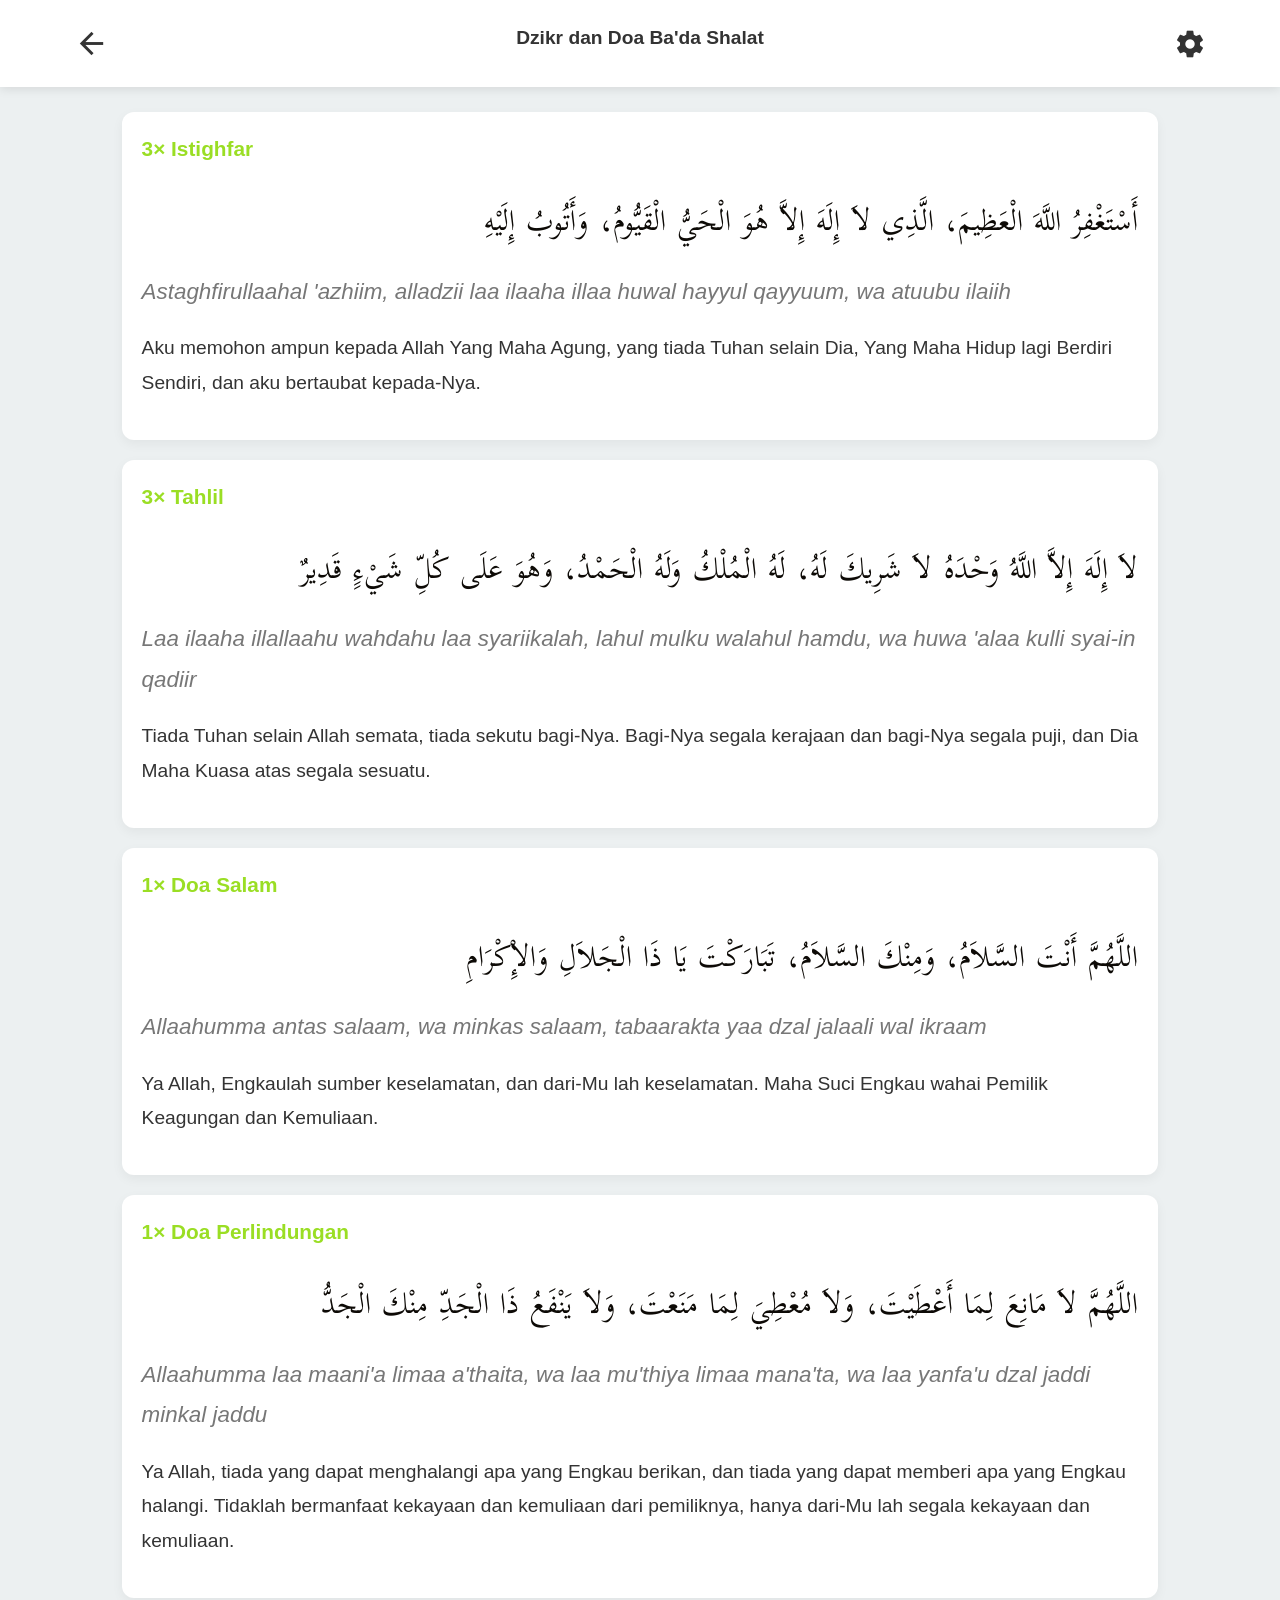
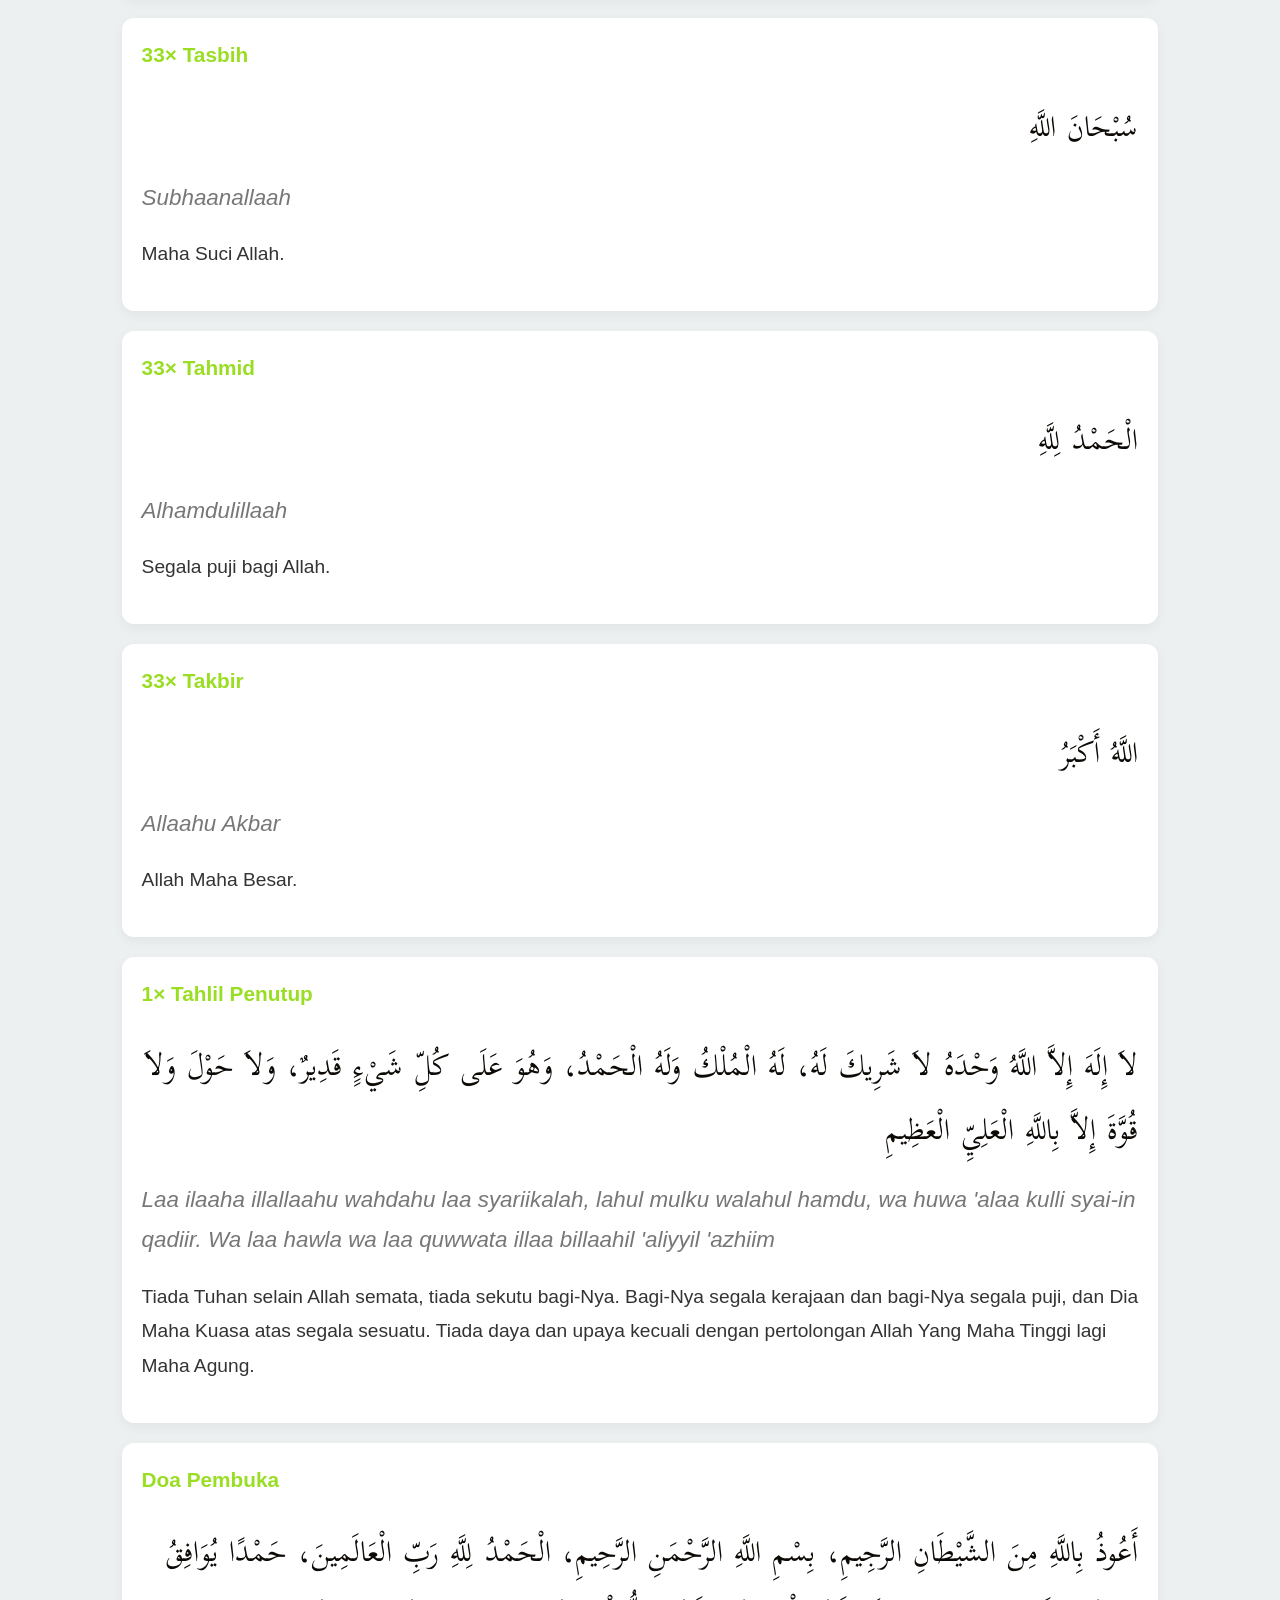
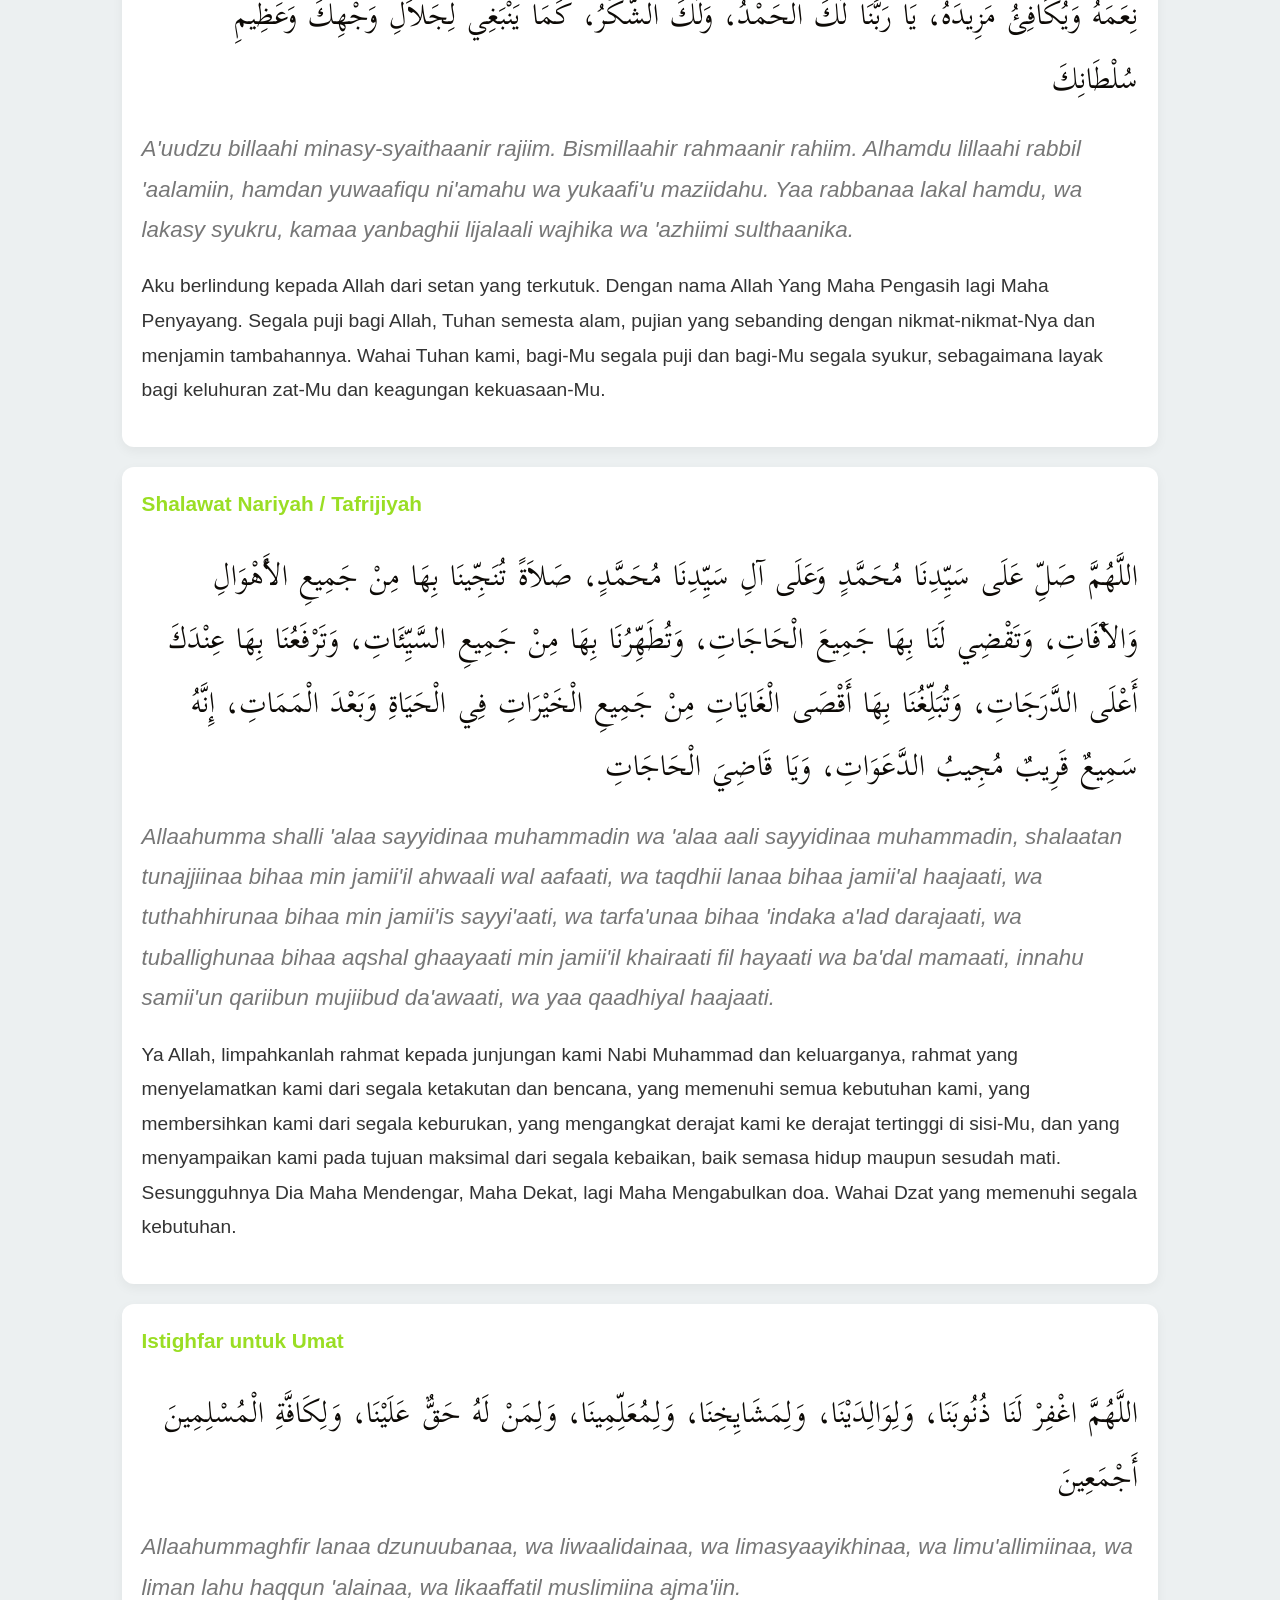
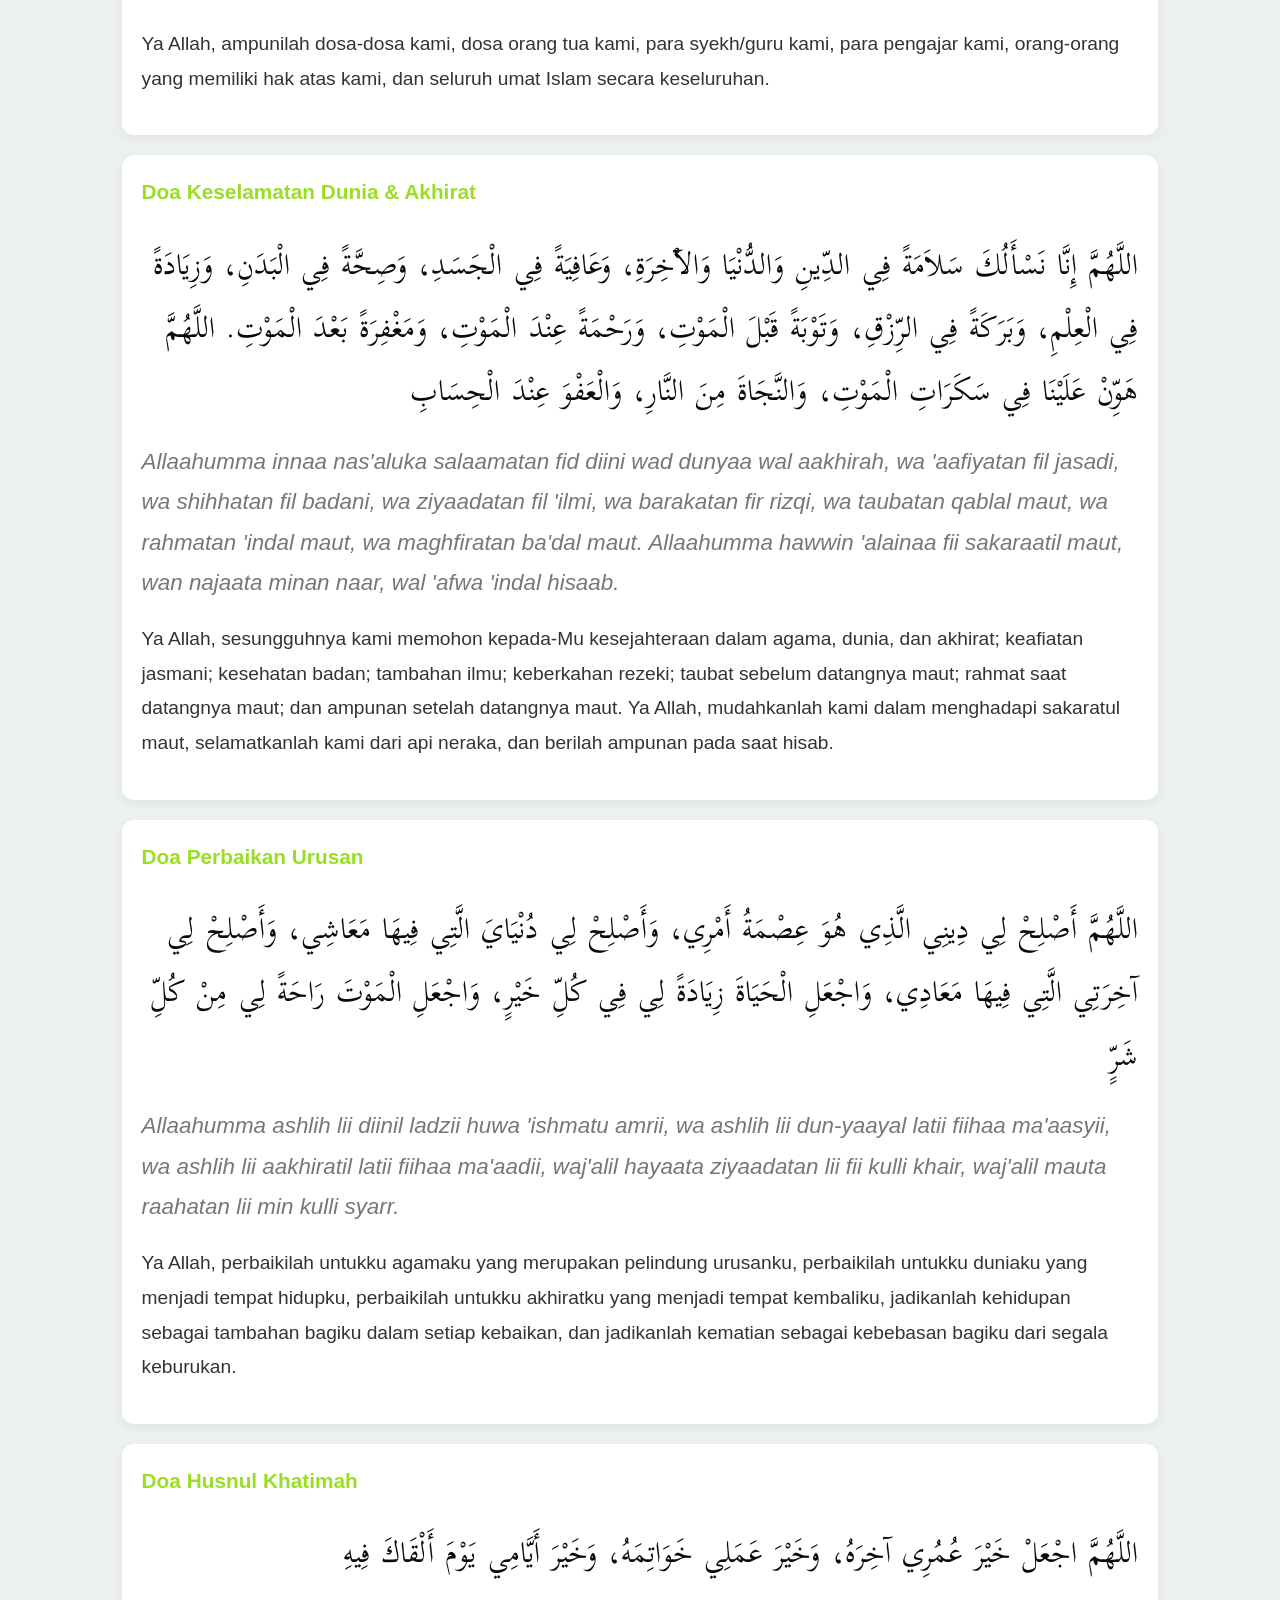
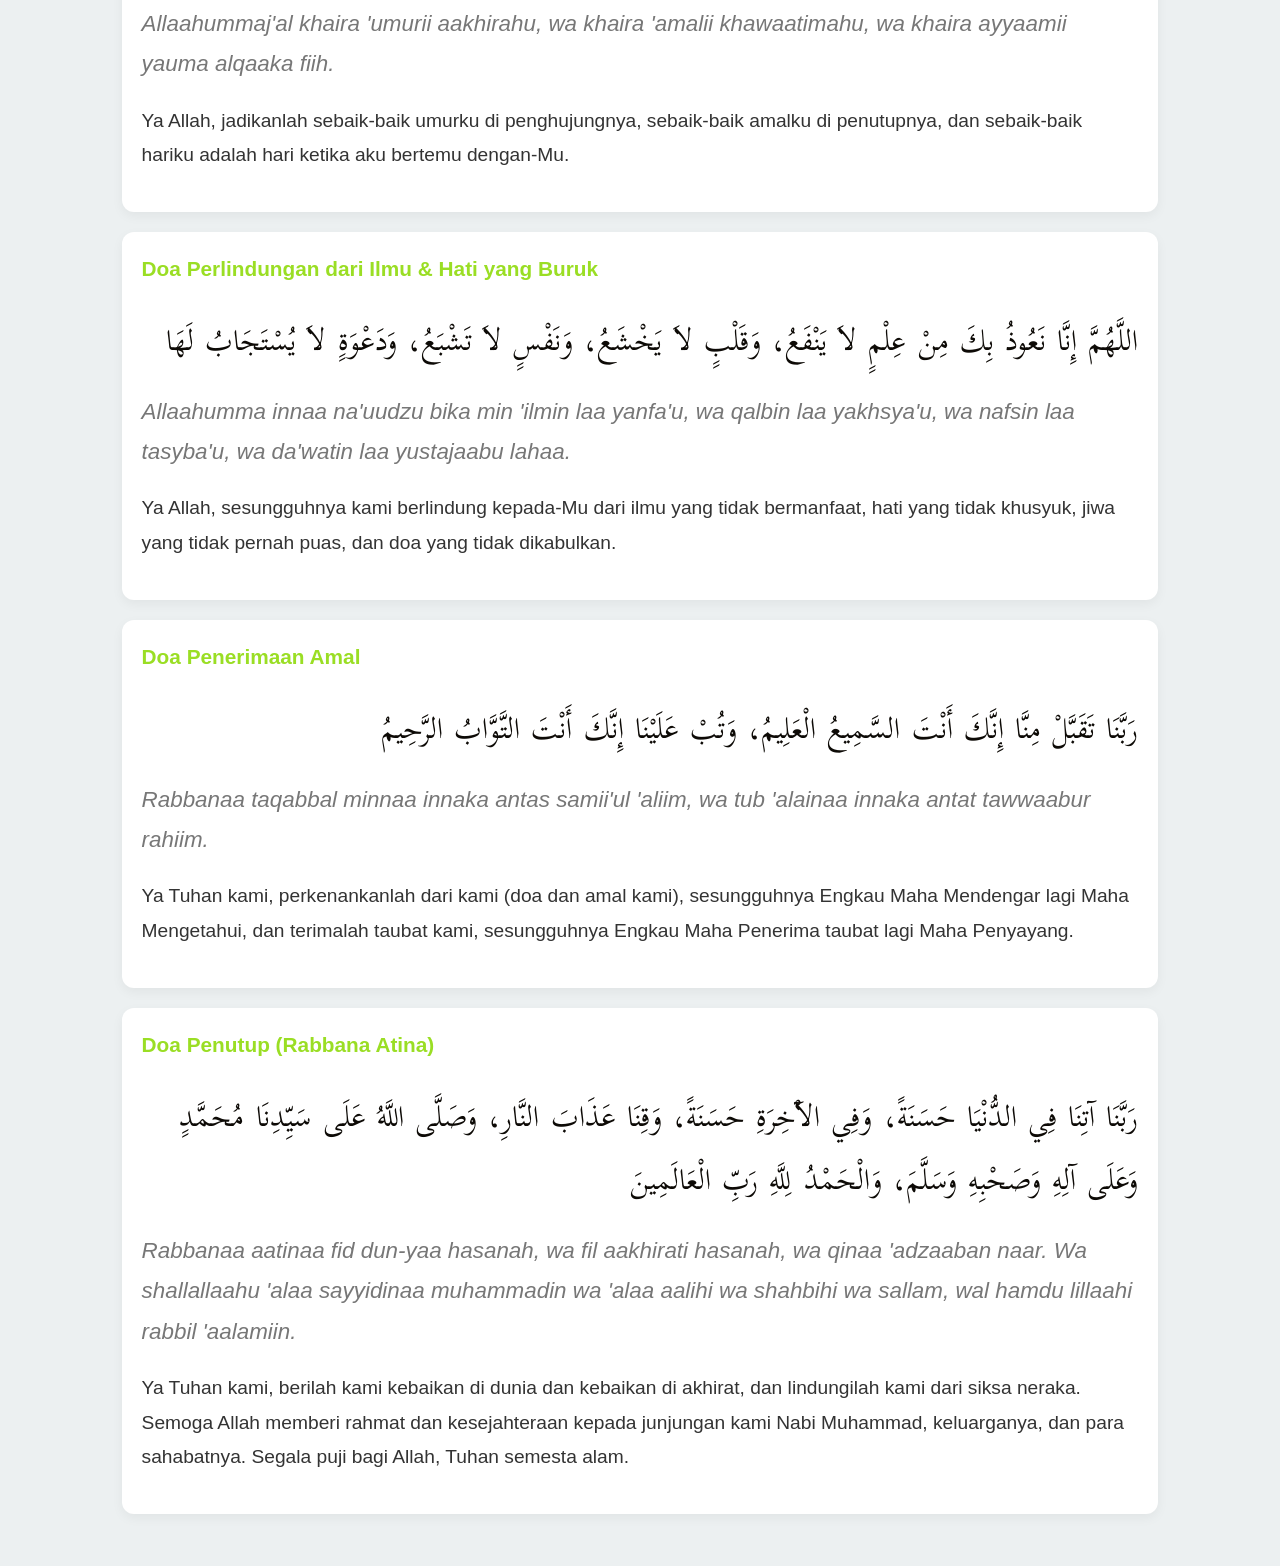
==== dzikr.html @ dd7be46e "Create dzikr.html" ====
<!DOCTYPE html>
<html lang="id">
<head>
    <meta charset="UTF-8">
    <meta name="viewport" content="width=device-width, initial-scale=1.0, maximum-scale=1.0, user-scalable=no">
    <link rel="icon" type="image/x-icon" href="logo.png">
    <title>AMIqu</title>
    <link href="https://fonts.googleapis.com/icon?family=Material+Icons" rel="stylesheet">
    <link rel="stylesheet" href="tv-styles.css">
    <style>
        @import url('https://fonts.googleapis.com/css2?family=Scheherazade+New:wght@400;700&display=swap');

        :root {
            --primary: #736b23;
            --secondary: #9ade24;
            --accent: #f5de3e;
            --light: #ecf0f1;
            --dark: #0d0a06;
            --text: #333;
            --text-light: #777;
            --arabic-size: 1.8rem;
            --latin-size: 1.4rem;
            --trans-size: 1.2rem;
        }

        * {
            margin: 0;
            padding: 0;
            box-sizing: border-box;
            -webkit-tap-highlight-color: transparent;
        }

        body {
            font-family: 'Segoe UI', Arial, sans-serif;
            background-color: var(--light);
            color: var(--text);
            line-height: 1.6;
            -webkit-user-select: none;
            user-select: none;
            -webkit-touch-callout: none;
            overflow-x: hidden;
        }

        img {
            -webkit-user-drag: none;
            user-drag: none;
        }

        header {
            background-color: white;
            color: var(--text);
            padding: 1rem 5%;
            display: flex;
            justify-content: space-between;
            align-items: center;
            position: fixed;
            top: 0;
            left: 0;
            width: 100%;
            z-index: 1000;
            box-shadow: 0 2px 10px rgba(0, 0, 0, 0.1);
        }

        @keyframes slideInLeft {
            from { transform: translateX(-100%); opacity: 0; }
            to   { transform: translateX(0); opacity: 1; }
        }

        @keyframes growIn {
            from { transform: scale(0.5); opacity: 0; }
            to   { transform: scale(1); opacity: 1; }
        }

        @keyframes typing {
            from { max-width: 0; }
            to   { max-width: 100%; }
        }

        @keyframes blink {
            50% { border-color: transparent; }
        }

        .typing-text {
            display: inline-block;
            overflow: hidden;
            white-space: nowrap;
            border-right: 2px solid var(--text);
            animation: typing 2s steps(30) forwards, blink 0.8s infinite;
        }

        .back-btn {
            text-decoration: none;
            color: var(--text);
            display: flex;
            align-items: center;
            animation: slideInLeft 0.5s ease-out;
            padding: 10px;
            border-radius: 50%;
            transition: all 0.3s;
        }

        .back-btn:focus {
            outline: 4px solid var(--secondary);
            outline-offset: 4px;
            background: rgba(154, 222, 36, 0.1);
        }

        .settings-btn {
            font-size: 2rem;
            cursor: pointer;
            color: var(--text);
            animation: growIn 0.5s ease-out;
            padding: 10px;
            border-radius: 50%;
            transition: all 0.3s;
        }

        .settings-btn:focus {
            outline: 4px solid var(--secondary);
            outline-offset: 4px;
            background: rgba(154, 222, 36, 0.1);
        }

        main {
            margin-top: 80px;
            padding: 2rem 5%;
            min-height: calc(100vh - 80px);
        }

        .container {
            max-width: 1200px;
            margin: 0 auto;
            padding: 0 5%;
        }

        h1 {
            font-size: 2rem;
            color: var(--text);
            text-align: center;
            margin: 2rem 0;
        }

        .arabic {
            font-family: 'Scheherazade New', serif;
            font-size: var(--arabic-size);
            line-height: 2.2;
            direction: rtl;
            text-align: right;
            margin: 1.2rem 0;
            word-spacing: 0.2rem;
            color: var(--dark);
        }

        .latin {
            font-style: italic;
            font-size: var(--latin-size);
            margin: 1rem 0;
            line-height: 1.8;
            color: var(--text-light);
        }

        .translation {
            font-size: var(--trans-size);
            margin: 1.2rem 0;
            line-height: 1.8;
            color: var(--text);
        }

        .dzikir-section {
            background-color: white;
            border-radius: 12px;
            padding: 20px;
            margin-bottom: 20px;
            box-shadow: 0 4px 12px rgba(0, 0, 0, 0.05);
            transition: all 0.3s ease;
            cursor: pointer;
        }

        .dzikir-section:active {
            box-shadow: 0 8px 20px rgba(0, 0, 0, 0.12);
        }

        .dzikir-section:focus {
            outline: 4px solid var(--secondary);
            outline-offset: 4px;
            transform: scale(1.02);
            box-shadow: 0 8px 25px rgba(154, 222, 36, 0.3);
        }

        .dzikir-section h2 {
            color: var(--secondary);
            margin: 0 0 10px 0;
            font-size: 1.3rem;
            text-align: left;
            margin-bottom: 1.5rem;
        }

        .modal {
            display: none;
            position: fixed;
            z-index: 2000;
            left: 0;
            top: 0;
            width: 100%;
            height: 100%;
            background-color: rgba(0, 0, 0, 0.4);
            justify-content: center;
            align-items: center;
        }

        .modal.active {
            display: flex;
        }

        .modal-content {
            background-color: white;
            padding: 3rem 1.5rem 0 1.5rem;
            border-radius: 20px;
            box-shadow: 0 4px 20px rgba(0, 0, 0, 0.1);
            max-width: 500px;
            width: 70%;
            text-align: center;
            position: relative;
            transition: transform 0.3s ease-out, opacity 0.3s ease-out;
        }

        .modal-content.swiping {
            transition: none;
        }

        .modal-content.closing {
            transform: translateY(100%) translateY(50px);
            opacity: 0;
        }

        .modal-content h2 {
            font-size: 1.5rem;
            margin: -1rem 0 1.5rem 0;
        }

        .modal .form-group {
            margin-bottom: 1.5rem;
            text-align: left;
        }

        .modal .form-group label {
            display: block;
            font-weight: bold;
            color: var(--text);
            margin-bottom: .5rem;
        }

        .modal .form-group span {
            display: block;
            margin-top: 8px;
            font-weight: bold;
        }

        .modal .submit-btn {
            background: transparent;
            color: var(--text);
            padding: 1.5rem 2rem;
            border: none;
            font-size: 1.1rem;
            cursor: pointer;
            width: 100%;
            transition: 0.3s;
            border-radius: 20px;
            font-weight: bold;
        }

        .modal .submit-btn:active {
            background: var(--light);
        }

        .modal .submit-btn:focus {
            outline: 4px solid var(--secondary);
            outline-offset: 4px;
            background: rgba(154, 222, 36, 0.1);
        }

        .modal input[type="range"] {
            -webkit-appearance: none;
            appearance: none;
            width: 100%;
            height: 10px;
            background: var(--light);
            border-radius: 10px;
            outline: none;
            margin: .5rem 0;
        }

        .modal input[type="range"]::-webkit-slider-thumb {
            -webkit-appearance: none;
            height: 22px;
            width: 22px;
            border-radius: 50%;
            background: var(--secondary);
            cursor: pointer;
            box-shadow: 0 4px 10px rgba(0, 0, 0, 0.2);
        }

        .modal input[type="range"]:focus::-webkit-slider-thumb {
            outline: 4px solid var(--secondary);
            outline-offset: 4px;
        }

        hr {
            border: none;
            border-top: 1px solid var(--light);
            width: 100%;
            margin: 0;
        }

        /* TV Optimizations */
        @media (min-width: 1920px) {
            body { font-size: 1.4rem; }
            .dzikir-section { padding: 35px; margin-bottom: 35px; }
            .dzikir-section h2 { font-size: 2rem; }
            .modal-content { max-width: 600px; }
            .modal .submit-btn { font-size: 1.4rem; padding: 2rem; }
        }

        @media (max-width: 768px) {
            .settings-btn { font-size: 1.8rem; }
            .container { padding: 0 3%; }
        }
    </style>
    <script>
        // TV Detection
        (function() {
            const isTV = (
                navigator.userAgent.toLowerCase().includes('tv') ||
                new URLSearchParams(window.location.search).get('tv') === 'true' ||
                localStorage.getItem('tvMode') === 'true'
            );
            if (isTV) {
                document.documentElement.classList.add('tv-mode');
                localStorage.setItem('tvMode', 'true');
            }
        })();
    </script>
</head>
<body>
    <header>
        <a href="index.html" class="back-btn" tabindex="0" aria-label="Kembali ke halaman utama">
            <span class="material-icons" style="font-size:2.2rem;">arrow_back</span>
        </a>
        <span style="font-weight:bold; font-size:1.2rem; position:absolute; left:50%; transform:translateX(-50%);">
            <span class="typing-text">Dzikr dan Doa Ba'da Shalat</span>
        </span>
        <span class="material-icons settings-btn" id="menuBtn" tabindex="0" aria-label="Pengaturan">settings</span>
    </header>

    <div id="settingsModal" class="modal">
        <div class="modal-content">
            <h2>Pengaturan Ukuran Teks</h2>
            <div class="form-group">
                <label for="arabicRange">Teks Arab</label>
                <input type="range" id="arabicRange" min="10" max="40" step="1" tabindex="0">
                <span id="arabicValue" style="display:block; margin-top:8px; font-weight:bold;">1.8rem</span>
            </div>
            <div class="form-group">
                <label for="latinRange">Latin</label>
                <input type="range" id="latinRange" min="8" max="30" step="1" tabindex="0">
                <span id="latinValue" style="display:block; margin-top:8px; font-weight:bold;">1.4rem</span>
            </div>
            <div class="form-group">
                <label for="transRange">Terjemahan</label>
                <input type="range" id="transRange" min="8" max="30" step="1" tabindex="0">
                <span id="transValue" style="display:block; margin-top:8px; font-weight:bold;">1.2rem</span>
            </div>
            <button class="submit-btn" id="saveSettingsBtn" tabindex="0">Simpan</button>
        </div>
    </div>

    <main>
        <div class="container">
            <div id="dzikrBadaSection">
                <div class="dzikir-section" tabindex="0"><h2>3× Istighfar</h2><p class="arabic">أَسْتَغْفِرُ اللَّهَ الْعَظِيمَ، الَّذِي لَا إِلَهَ إِلَّا هُوَ الْحَيُّ الْقَيُّومُ، وَأَتُوبُ إِلَيْهِ</p><p class="latin">Astaghfirullaahal 'azhiim, alladzii laa ilaaha illaa huwal hayyul qayyuum, wa atuubu ilaiih</p><p class="translation">Aku memohon ampun kepada Allah Yang Maha Agung, yang tiada Tuhan selain Dia, Yang Maha Hidup lagi Berdiri Sendiri, dan aku bertaubat kepada-Nya.</p></div>
                <div class="dzikir-section" tabindex="0"><h2>3× Tahlil</h2><p class="arabic">لَا إِلَهَ إِلَّا اللَّهُ وَحْدَهُ لَا شَرِيكَ لَهُ، لَهُ الْمُلْكُ وَلَهُ الْحَمْدُ، وَهُوَ عَلَى كُلِّ شَيْءٍ قَدِيرٌ</p><p class="latin">Laa ilaaha illallaahu wahdahu laa syariikalah, lahul mulku walahul hamdu, wa huwa 'alaa kulli syai-in qadiir</p><p class="translation">Tiada Tuhan selain Allah semata, tiada sekutu bagi-Nya. Bagi-Nya segala kerajaan dan bagi-Nya segala puji, dan Dia Maha Kuasa atas segala sesuatu.</p></div>
                <div class="dzikir-section" tabindex="0"><h2>1× Doa Salam</h2><p class="arabic">اللَّهُمَّ أَنْتَ السَّلَامُ، وَمِنْكَ السَّلَامُ، تَبَارَكْتَ يَا ذَا الْجَلَالِ وَالْإِكْرَامِ</p><p class="latin">Allaahumma antas salaam, wa minkas salaam, tabaarakta yaa dzal jalaali wal ikraam</p><p class="translation">Ya Allah, Engkaulah sumber keselamatan, dan dari-Mu lah keselamatan. Maha Suci Engkau wahai Pemilik Keagungan dan Kemuliaan.</p></div>
                <div class="dzikir-section" tabindex="0"><h2>1× Doa Perlindungan</h2><p class="arabic">اللَّهُمَّ لَا مَانِعَ لِمَا أَعْطَيْتَ، وَلَا مُعْطِيَ لِمَا مَنَعْتَ، وَلَا يَنْفَعُ ذَا الْجَدِّ مِنْكَ الْجَدُّ</p><p class="latin">Allaahumma laa maani'a limaa a'thaita, wa laa mu'thiya limaa mana'ta, wa laa yanfa'u dzal jaddi minkal jaddu</p><p class="translation">Ya Allah, tiada yang dapat menghalangi apa yang Engkau berikan, dan tiada yang dapat memberi apa yang Engkau halangi. Tidaklah bermanfaat kekayaan dan kemuliaan dari pemiliknya, hanya dari-Mu lah segala kekayaan dan kemuliaan.</p></div>
                <div class="dzikir-section" tabindex="0"><h2>33× Tasbih</h2><p class="arabic">سُبْحَانَ اللَّهِ</p><p class="latin">Subhaanallaah</p><p class="translation">Maha Suci Allah.</p></div>
                <div class="dzikir-section" tabindex="0"><h2>33× Tahmid</h2><p class="arabic">الْحَمْدُ لِلَّهِ</p><p class="latin">Alhamdulillaah</p><p class="translation">Segala puji bagi Allah.</p></div>
                <div class="dzikir-section" tabindex="0"><h2>33× Takbir</h2><p class="arabic">اللَّهُ أَكْبَرُ</p><p class="latin">Allaahu Akbar</p><p class="translation">Allah Maha Besar.</p></div>
                <div class="dzikir-section" tabindex="0"><h2>1× Tahlil Penutup</h2><p class="arabic">لَا إِلَهَ إِلَّا اللَّهُ وَحْدَهُ لَا شَرِيكَ لَهُ، لَهُ الْمُلْكُ وَلَهُ الْحَمْدُ، وَهُوَ عَلَى كُلِّ شَيْءٍ قَدِيرٌ، وَلَا حَوْلَ وَلَا قُوَّةَ إِلَّا بِاللَّهِ الْعَلِيِّ الْعَظِيمِ</p><p class="latin">Laa ilaaha illallaahu wahdahu laa syariikalah, lahul mulku walahul hamdu, wa huwa 'alaa kulli syai-in qadiir. Wa laa hawla wa laa quwwata illaa billaahil 'aliyyil 'azhiim</p><p class="translation">Tiada Tuhan selain Allah semata, tiada sekutu bagi-Nya. Bagi-Nya segala kerajaan dan bagi-Nya segala puji, dan Dia Maha Kuasa atas segala sesuatu. Tiada daya dan upaya kecuali dengan pertolongan Allah Yang Maha Tinggi lagi Maha Agung.</p></div>
            </div>

            <div id="doaSection">
                <div class="dzikir-section" tabindex="0"><h2>Doa Pembuka</h2><p class="arabic">أَعُوذُ بِاللَّهِ مِنَ الشَّيْطَانِ الرَّجِيمِ، بِسْمِ اللَّهِ الرَّحْمَنِ الرَّحِيمِ، الْحَمْدُ لِلَّهِ رَبِّ الْعَالَمِينَ، حَمْدًا يُوَافِقُ نِعَمَهُ وَيُكَافِئُ مَزِيدَهُ، يَا رَبَّنَا لَكَ الْحَمْدُ، وَلَكَ الشُّكْرُ، كَمَا يَنْبَغِي لِجَلَالِ وَجْهِكَ وَعَظِيمِ سُلْطَانِكَ</p><p class="latin">A'uudzu billaahi minasy-syaithaanir rajiim. Bismillaahir rahmaanir rahiim. Alhamdu lillaahi rabbil 'aalamiin, hamdan yuwaafiqu ni'amahu wa yukaafi'u maziidahu. Yaa rabbanaa lakal hamdu, wa lakasy syukru, kamaa yanbaghii lijalaali wajhika wa 'azhiimi sulthaanika.</p><p class="translation">Aku berlindung kepada Allah dari setan yang terkutuk. Dengan nama Allah Yang Maha Pengasih lagi Maha Penyayang. Segala puji bagi Allah, Tuhan semesta alam, pujian yang sebanding dengan nikmat-nikmat-Nya dan menjamin tambahannya. Wahai Tuhan kami, bagi-Mu segala puji dan bagi-Mu segala syukur, sebagaimana layak bagi keluhuran zat-Mu dan keagungan kekuasaan-Mu.</p></div>
                <div class="dzikir-section" tabindex="0"><h2>Shalawat Nariyah / Tafrijiyah</h2><p class="arabic">اللَّهُمَّ صَلِّ عَلَى سَيِّدِنَا مُحَمَّدٍ وَعَلَى آلِ سَيِّدِنَا مُحَمَّدٍ، صَلَاةً تُنَجِّينَا بِهَا مِنْ جَمِيعِ الْأَهْوَالِ وَالْآفَاتِ، وَتَقْضِي لَنَا بِهَا جَمِيعَ الْحَاجَاتِ، وَتُطَهِّرُنَا بِهَا مِنْ جَمِيعِ السَّيِّئَاتِ، وَتَرْفَعُنَا بِهَا عِنْدَكَ أَعْلَى الدَّرَجَاتِ، وَتُبَلِّغُنَا بِهَا أَقْصَى الْغَايَاتِ مِنْ جَمِيعِ الْخَيْرَاتِ فِي الْحَيَاةِ وَبَعْدَ الْمَمَاتِ، إِنَّهُ سَمِيعٌ قَرِيبٌ مُجِيبُ الدَّعَوَاتِ، وَيَا قَاضِيَ الْحَاجَاتِ</p><p class="latin">Allaahumma shalli 'alaa sayyidinaa muhammadin wa 'alaa aali sayyidinaa muhammadin, shalaatan tunajjiinaa bihaa min jamii'il ahwaali wal aafaati, wa taqdhii lanaa bihaa jamii'al haajaati, wa tuthahhirunaa bihaa min jamii'is sayyi'aati, wa tarfa'unaa bihaa 'indaka a'lad darajaati, wa tuballighunaa bihaa aqshal ghaayaati min jamii'il khairaati fil hayaati wa ba'dal mamaati, innahu samii'un qariibun mujiibud da'awaati, wa yaa qaadhiyal haajaati.</p><p class="translation">Ya Allah, limpahkanlah rahmat kepada junjungan kami Nabi Muhammad dan keluarganya, rahmat yang menyelamatkan kami dari segala ketakutan dan bencana, yang memenuhi semua kebutuhan kami, yang membersihkan kami dari segala keburukan, yang mengangkat derajat kami ke derajat tertinggi di sisi-Mu, dan yang menyampaikan kami pada tujuan maksimal dari segala kebaikan, baik semasa hidup maupun sesudah mati. Sesungguhnya Dia Maha Mendengar, Maha Dekat, lagi Maha Mengabulkan doa. Wahai Dzat yang memenuhi segala kebutuhan.</p></div>
                <div class="dzikir-section" tabindex="0"><h2>Istighfar untuk Umat</h2><p class="arabic">اللَّهُمَّ اغْفِرْ لَنَا ذُنُوبَنَا، وَلِوَالِدَيْنَا، وَلِمَشَايِخِنَا، وَلِمُعَلِّمِينَا، وَلِمَنْ لَهُ حَقٌّ عَلَيْنَا، وَلِكَافَّةِ الْمُسْلِمِينَ أَجْمَعِينَ</p><p class="latin">Allaahummaghfir lanaa dzunuubanaa, wa liwaalidainaa, wa limasyaayikhinaa, wa limu'allimiinaa, wa liman lahu haqqun 'alainaa, wa likaaffatil muslimiina ajma'iin.</p><p class="translation">Ya Allah, ampunilah dosa-dosa kami, dosa orang tua kami, para syekh/guru kami, para pengajar kami, orang-orang yang memiliki hak atas kami, dan seluruh umat Islam secara keseluruhan.</p></div>
                <div class="dzikir-section" tabindex="0"><h2>Doa Keselamatan Dunia & Akhirat</h2><p class="arabic">اللَّهُمَّ إِنَّا نَسْأَلُكَ سَلَامَةً فِي الدِّينِ وَالدُّنْيَا وَالْآخِرَةِ، وَعَافِيَةً فِي الْجَسَدِ، وَصِحَّةً فِي الْبَدَنِ، وَزِيَادَةً فِي الْعِلْمِ، وَبَرَكَةً فِي الرِّزْقِ، وَتَوْبَةً قَبْلَ الْمَوْتِ، وَرَحْمَةً عِنْدَ الْمَوْتِ، وَمَغْفِرَةً بَعْدَ الْمَوْتِ. اللَّهُمَّ هَوِّنْ عَلَيْنَا فِي سَكَرَاتِ الْمَوْتِ، وَالنَّجَاةَ مِنَ النَّارِ، وَالْعَفْوَ عِنْدَ الْحِسَابِ</p><p class="latin">Allaahumma innaa nas'aluka salaamatan fid diini wad dunyaa wal aakhirah, wa 'aafiyatan fil jasadi, wa shihhatan fil badani, wa ziyaadatan fil 'ilmi, wa barakatan fir rizqi, wa taubatan qablal maut, wa rahmatan 'indal maut, wa maghfiratan ba'dal maut. Allaahumma hawwin 'alainaa fii sakaraatil maut, wan najaata minan naar, wal 'afwa 'indal hisaab.</p><p class="translation">Ya Allah, sesungguhnya kami memohon kepada-Mu kesejahteraan dalam agama, dunia, dan akhirat; keafiatan jasmani; kesehatan badan; tambahan ilmu; keberkahan rezeki; taubat sebelum datangnya maut; rahmat saat datangnya maut; dan ampunan setelah datangnya maut. Ya Allah, mudahkanlah kami dalam menghadapi sakaratul maut, selamatkanlah kami dari api neraka, dan berilah ampunan pada saat hisab.</p></div>
                <div class="dzikir-section" tabindex="0"><h2>Doa Perbaikan Urusan</h2><p class="arabic">اللَّهُمَّ أَصْلِحْ لِي دِينِي الَّذِي هُوَ عِصْمَةُ أَمْرِي، وَأَصْلِحْ لِي دُنْيَايَ الَّتِي فِيهَا مَعَاشِي، وَأَصْلِحْ لِي آخِرَتِي الَّتِي فِيهَا مَعَادِي، وَاجْعَلِ الْحَيَاةَ زِيَادَةً لِي فِي كُلِّ خَيْرٍ، وَاجْعَلِ الْمَوْتَ رَاحَةً لِي مِنْ كُلِّ شَرٍّ</p><p class="latin">Allaahumma ashlih lii diinil ladzii huwa 'ishmatu amrii, wa ashlih lii dun-yaayal latii fiihaa ma'aasyii, wa ashlih lii aakhiratil latii fiihaa ma'aadii, waj'alil hayaata ziyaadatan lii fii kulli khair, waj'alil mauta raahatan lii min kulli syarr.</p><p class="translation">Ya Allah, perbaikilah untukku agamaku yang merupakan pelindung urusanku, perbaikilah untukku duniaku yang menjadi tempat hidupku, perbaikilah untukku akhiratku yang menjadi tempat kembaliku, jadikanlah kehidupan sebagai tambahan bagiku dalam setiap kebaikan, dan jadikanlah kematian sebagai kebebasan bagiku dari segala keburukan.</p></div>
                <div class="dzikir-section" tabindex="0"><h2>Doa Husnul Khatimah</h2><p class="arabic">اللَّهُمَّ اجْعَلْ خَيْرَ عُمُرِي آخِرَهُ، وَخَيْرَ عَمَلِي خَوَاتِمَهُ، وَخَيْرَ أَيَّامِي يَوْمَ أَلْقَاكَ فِيهِ</p><p class="latin">Allaahummaj'al khaira 'umurii aakhirahu, wa khaira 'amalii khawaatimahu, wa khaira ayyaamii yauma alqaaka fiih.</p><p class="translation">Ya Allah, jadikanlah sebaik-baik umurku di penghujungnya, sebaik-baik amalku di penutupnya, dan sebaik-baik hariku adalah hari ketika aku bertemu dengan-Mu.</p></div>
                <div class="dzikir-section" tabindex="0"><h2>Doa Perlindungan dari Ilmu & Hati yang Buruk</h2><p class="arabic">اللَّهُمَّ إِنَّا نَعُوذُ بِكَ مِنْ عِلْمٍ لَا يَنْفَعُ، وَقَلْبٍ لَا يَخْشَعُ، وَنَفْسٍ لَا تَشْبَعُ، وَدَعْوَةٍ لَا يُسْتَجَابُ لَهَا</p><p class="latin">Allaahumma innaa na'uudzu bika min 'ilmin laa yanfa'u, wa qalbin laa yakhsya'u, wa nafsin laa tasyba'u, wa da'watin laa yustajaabu lahaa.</p><p class="translation">Ya Allah, sesungguhnya kami berlindung kepada-Mu dari ilmu yang tidak bermanfaat, hati yang tidak khusyuk, jiwa yang tidak pernah puas, dan doa yang tidak dikabulkan.</p></div>
                <div class="dzikir-section" tabindex="0"><h2>Doa Penerimaan Amal</h2><p class="arabic">رَبَّنَا تَقَبَّلْ مِنَّا إِنَّكَ أَنْتَ السَّمِيعُ الْعَلِيمُ، وَتُبْ عَلَيْنَا إِنَّكَ أَنْتَ التَّوَّابُ الرَّحِيمُ</p><p class="latin">Rabbanaa taqabbal minnaa innaka antas samii'ul 'aliim, wa tub 'alainaa innaka antat tawwaabur rahiim.</p><p class="translation">Ya Tuhan kami, perkenankanlah dari kami (doa dan amal kami), sesungguhnya Engkau Maha Mendengar lagi Maha Mengetahui, dan terimalah taubat kami, sesungguhnya Engkau Maha Penerima taubat lagi Maha Penyayang.</p></div>
                <div class="dzikir-section" tabindex="0"><h2>Doa Penutup (Rabbana Atina)</h2><p class="arabic">رَبَّنَا آتِنَا فِي الدُّنْيَا حَسَنَةً، وَفِي الْآخِرَةِ حَسَنَةً، وَقِنَا عَذَابَ النَّارِ، وَصَلَّى اللَّهُ عَلَى سَيِّدِنَا مُحَمَّدٍ وَعَلَى آلِهِ وَصَحْبِهِ وَسَلَّمَ، وَالْحَمْدُ لِلَّهِ رَبِّ الْعَالَمِينَ</p><p class="latin">Rabbanaa aatinaa fid dun-yaa hasanah, wa fil aakhirati hasanah, wa qinaa 'adzaaban naar. Wa shallallaahu 'alaa sayyidinaa muhammadin wa 'alaa aalihi wa shahbihi wa sallam, wal hamdu lillaahi rabbil 'aalamiin.</p><p class="translation">Ya Tuhan kami, berilah kami kebaikan di dunia dan kebaikan di akhirat, dan lindungilah kami dari siksa neraka. Semoga Allah memberi rahmat dan kesejahteraan kepada junjungan kami Nabi Muhammad, keluarganya, dan para sahabatnya. Segala puji bagi Allah, Tuhan semesta alam.</p></div>
            </div>
        </div>
    </main>

    <script src="tv-navigation.js"></script>
    <script>
        history.scrollRestoration = 'manual';
        window.addEventListener('load', () => {
            window.scrollTo(0, 0);
            if (document.body.classList.contains('tv-navigation')) {
                const firstFocusable = document.querySelector('[tabindex="0"]');
                if (firstFocusable) setTimeout(() => firstFocusable.focus(), 500);
            }
        });

        document.addEventListener('contextmenu', e => e.preventDefault());

        function loadSavedSizes() {
            const savedArabic = localStorage.getItem('arabicSize');
            const savedLatin = localStorage.getItem('latinSize');
            const savedTrans = localStorage.getItem('transSize');
            if (savedArabic) document.documentElement.style.setProperty('--arabic-size', (parseInt(savedArabic)/10).toFixed(1)+'rem');
            if (savedLatin) document.documentElement.style.setProperty('--latin-size', (parseInt(savedLatin)/10).toFixed(1)+'rem');
            if (savedTrans) document.documentElement.style.setProperty('--trans-size', (parseInt(savedTrans)/10).toFixed(1)+'rem');
        }
        loadSavedSizes();

        const menuBtn = document.getElementById('menuBtn');
        const settingsModal = document.getElementById('settingsModal');
        const saveSettingsBtn = document.getElementById('saveSettingsBtn');

        let tempArabicSize = 18, tempLatinSize = 14, tempTransSize = 12;

        function updateDisplayValue(type, rawVal) {
            document.getElementById(`${type}Value`).textContent = (rawVal/10).toFixed(1);
        }

        function updateRangeFill(range) {
            if (!range) return;
            const min = parseFloat(range.min), max = parseFloat(range.max), val = parseFloat(range.value);
            range.style.background = `linear-gradient(to right, var(--secondary) 0%, var(--secondary) ${((val-min)/(max-min))*100}%, var(--light) ${((val-min)/(max-min))*100}%, var(--light) 100%)`;
        }

        function getCurrentRawSize(type) {
            const style = getComputedStyle(document.documentElement);
            const remVal = parseFloat(style.getPropertyValue(`--${type}-size`)) || (type==='arabic'?1.8:type==='latin'?1.4:1.2);
            return Math.round(remVal*10);
        }

        function openSettingsModal() {
            const cA=getCurrentRawSize('arabic'), cL=getCurrentRawSize('latin'), cT=getCurrentRawSize('trans');
            tempArabicSize=cA; tempLatinSize=cL; tempTransSize=cT;
            document.getElementById('arabicRange').value=cA;
            document.getElementById('latinRange').value=cL;
            document.getElementById('transRange').value=cT;
            updateDisplayValue('arabic',cA); updateDisplayValue('latin',cL); updateDisplayValue('trans',cT);
            updateRangeFill(document.getElementById('arabicRange'));
            updateRangeFill(document.getElementById('latinRange'));
            updateRangeFill(document.getElementById('transRange'));
            settingsModal.classList.add('active');
            document.body.style.overflow='hidden';
            history.pushState({modalOpen:true},'');
            if (window.tvNav) window.tvNav.focusModal('settingsModal');
        }

        function closeSettingsModal() {
            settingsModal.classList.remove('active');
            document.body.style.overflow='';
            if(history.state&&history.state.modalOpen) history.back();
        }

        menuBtn.addEventListener('click',openSettingsModal);
        menuBtn.addEventListener('keydown',(e)=>{if(e.keyCode===13||e.keyCode===23){e.preventDefault();openSettingsModal();}});
        settingsModal.addEventListener('click',e=>{if(e.target===settingsModal)closeSettingsModal();});

        document.getElementById('arabicRange').addEventListener('input',e=>{tempArabicSize=parseInt(e.target.value);updateDisplayValue('arabic',e.target.value);updateRangeFill(e.target);});
        document.getElementById('latinRange').addEventListener('input',e=>{tempLatinSize=parseInt(e.target.value);updateDisplayValue('latin',e.target.value);updateRangeFill(e.target);});
        document.getElementById('transRange').addEventListener('input',e=>{tempTransSize=parseInt(e.target.value);updateDisplayValue('trans',e.target.value);updateRangeFill(e.target);});

        saveSettingsBtn.addEventListener('click',()=>{
            document.documentElement.style.setProperty('--arabic-size',(tempArabicSize/10).toFixed(1)+'rem');
            document.documentElement.style.setProperty('--latin-size',(tempLatinSize/10).toFixed(1)+'rem');
            document.documentElement.style.setProperty('--trans-size',(tempTransSize/10).toFixed(1)+'rem');
            localStorage.setItem('arabicSize',tempArabicSize);
            localStorage.setItem('latinSize',tempLatinSize);
            localStorage.setItem('transSize',tempTransSize);
            closeSettingsModal();
        });

        function addSwipeToClose(modalElement,closeFunction) {
            const content=modalElement.querySelector('.modal-content');
            let startY=0,startX=0,currentY=0,currentX=0,isInteractiveTouch=false;
            content.addEventListener('touchstart',e=>{
                if(e.touches[0].target.closest('input')||e.touches[0].target.closest('button')){isInteractiveTouch=true;return;}
                isInteractiveTouch=false;
                startY=e.touches[0].clientY;startX=e.touches[0].clientX;
                currentY=startY;currentX=startX;
                content.classList.add('swiping');
            });
            content.addEventListener('touchmove',e=>{
                if(isInteractiveTouch)return;
                currentY=e.touches[0].clientY;currentX=e.touches[0].clientX;
                const dY=currentY-startY,dX=currentX-startX;
                if(dY>0||dX<0){content.style.transform=`translateY(${Math.max(0,dY)}px) translateX(${Math.min(0,dX)}px)`;content.style.opacity=1-(Math.max(Math.abs(dY),Math.abs(dX))/300);}
            });
            content.addEventListener('touchend',()=>{
                if(isInteractiveTouch){content.classList.remove('swiping');return;}
                const dY=currentY-startY,dX=currentX-startX;
                if((dY>100&&Math.abs(dY)>Math.abs(dX))||(Math.abs(dX)>100&&Math.abs(dX)>Math.abs(dY)&&dX<0)){
                    content.classList.add('closing');content.style.transform='';content.style.opacity='';
                    setTimeout(()=>{closeFunction();content.classList.remove('swiping','closing');content.style.transform='';content.style.opacity='';},300);
                }else{content.style.transform='';content.style.opacity='';content.classList.remove('swiping');}
            });
            content.addEventListener('keydown',(e)=>{
                if(e.keyCode===8||e.keyCode===4||e.keyCode===461||e.keyCode===10009||e.keyCode===27){e.preventDefault();closeFunction();}
            });
        }
        addSwipeToClose(settingsModal,closeSettingsModal);
        window.addEventListener('popstate',()=>{if(settingsModal.classList.contains('active'))closeSettingsModal();});

        setTimeout(() => { document.querySelector('.typing-text').style.borderRight = 'none'; }, 2000);
    </script>
    <script>
        localStorage.setItem('lastPage', window.location.pathname.split('/').pop() || 'dzikr.html');
    </script>
</body>
</html>
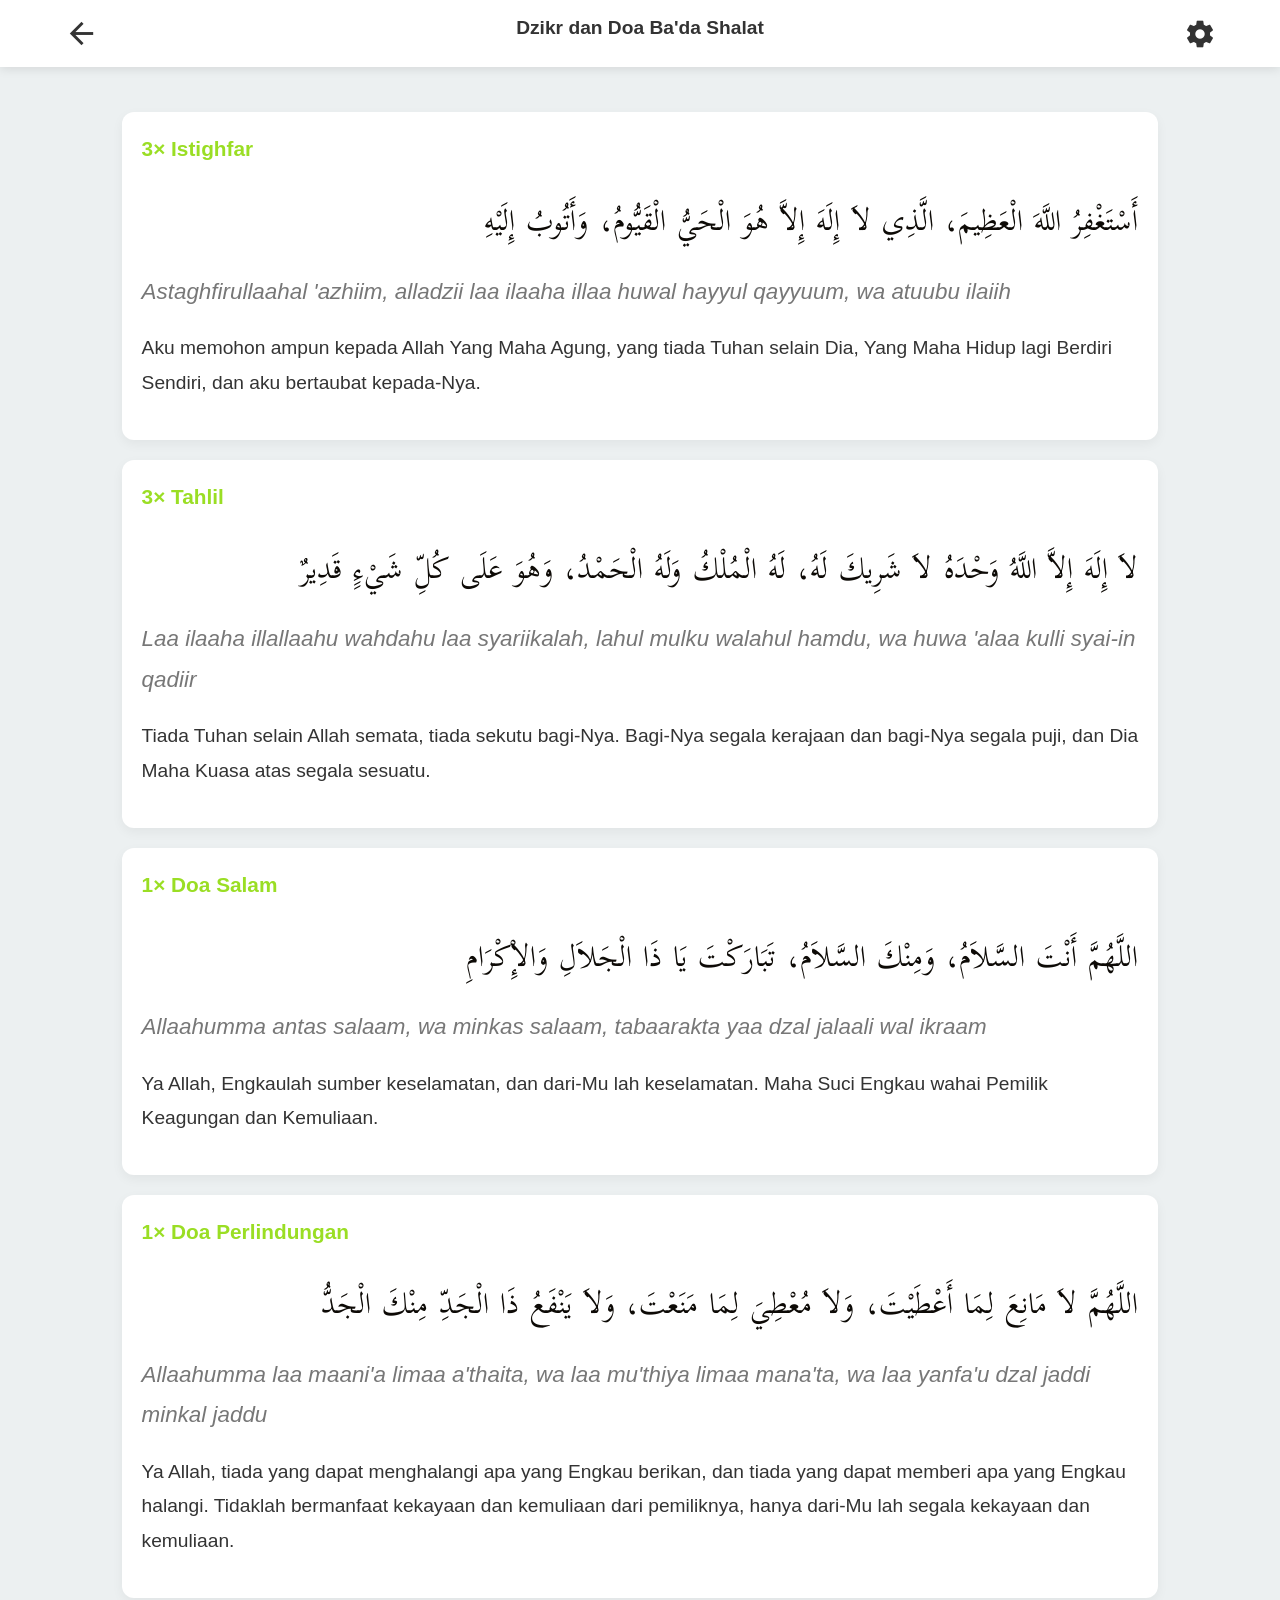
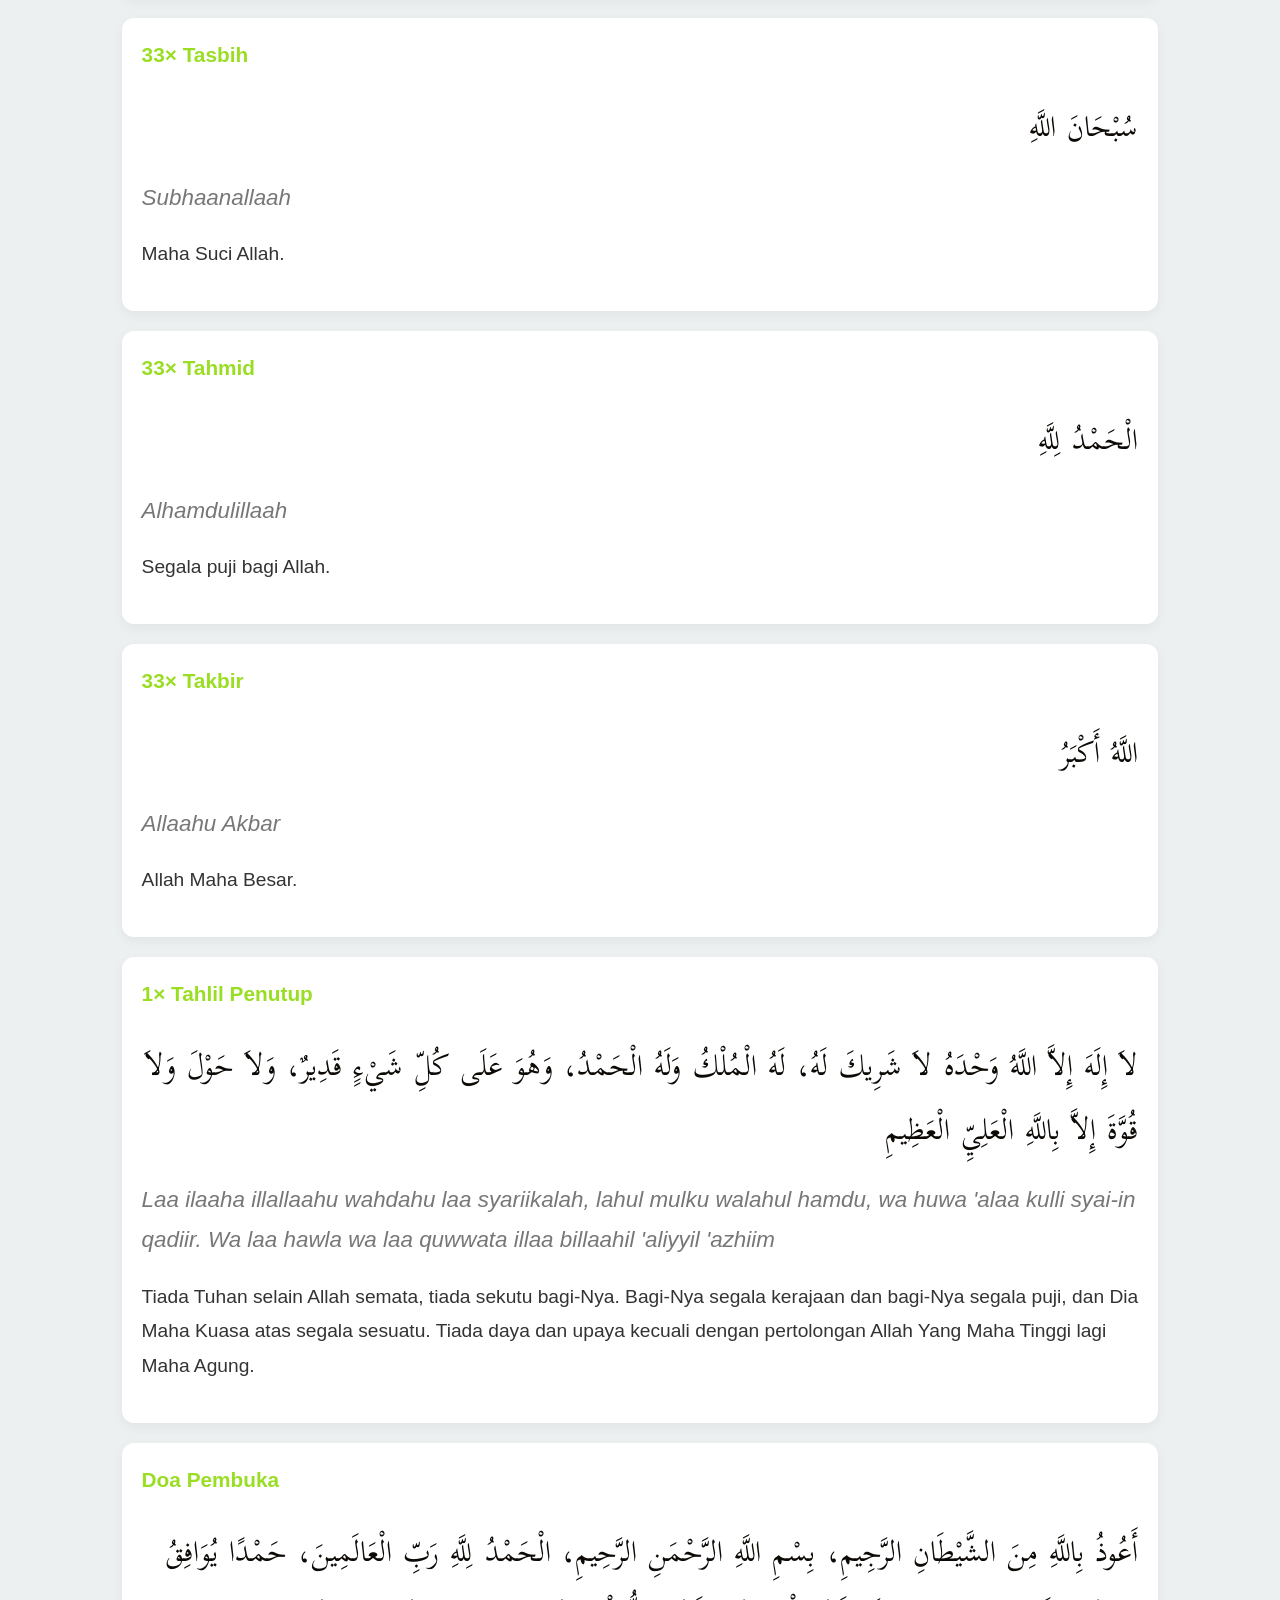
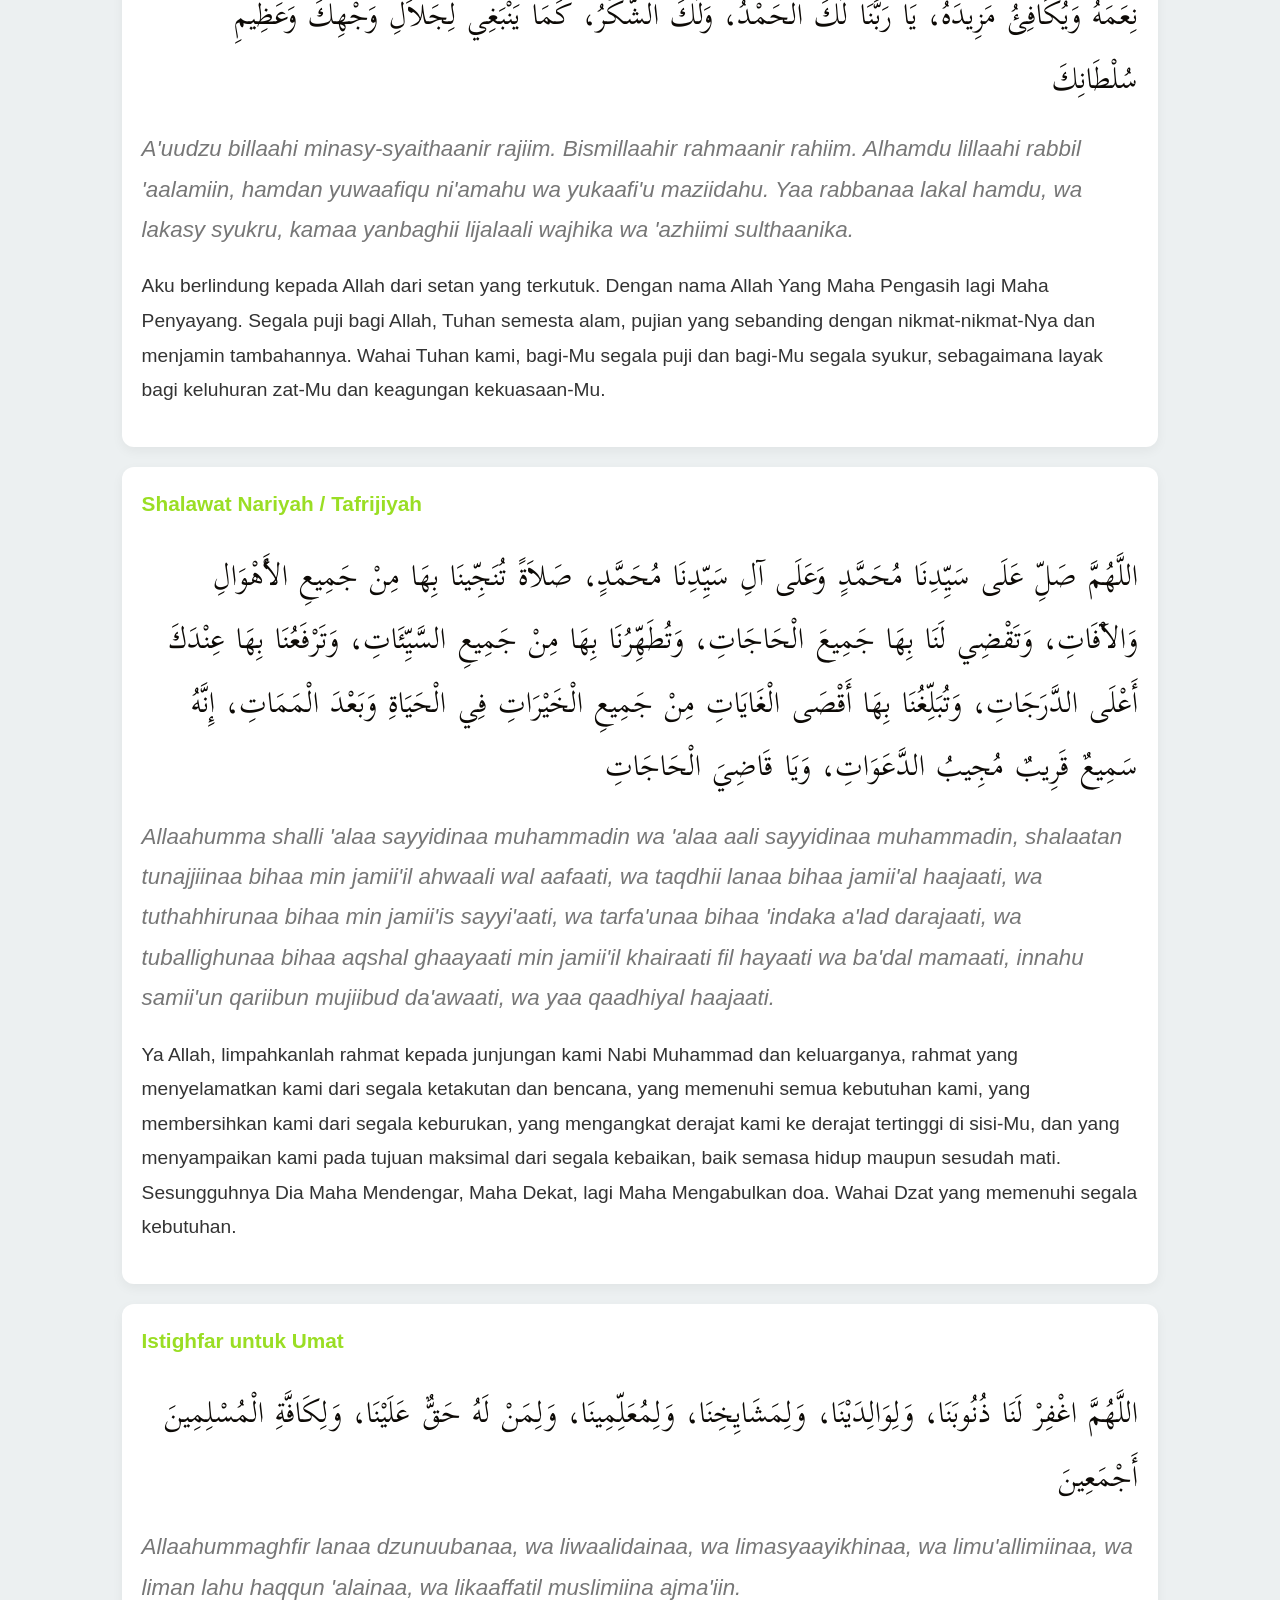
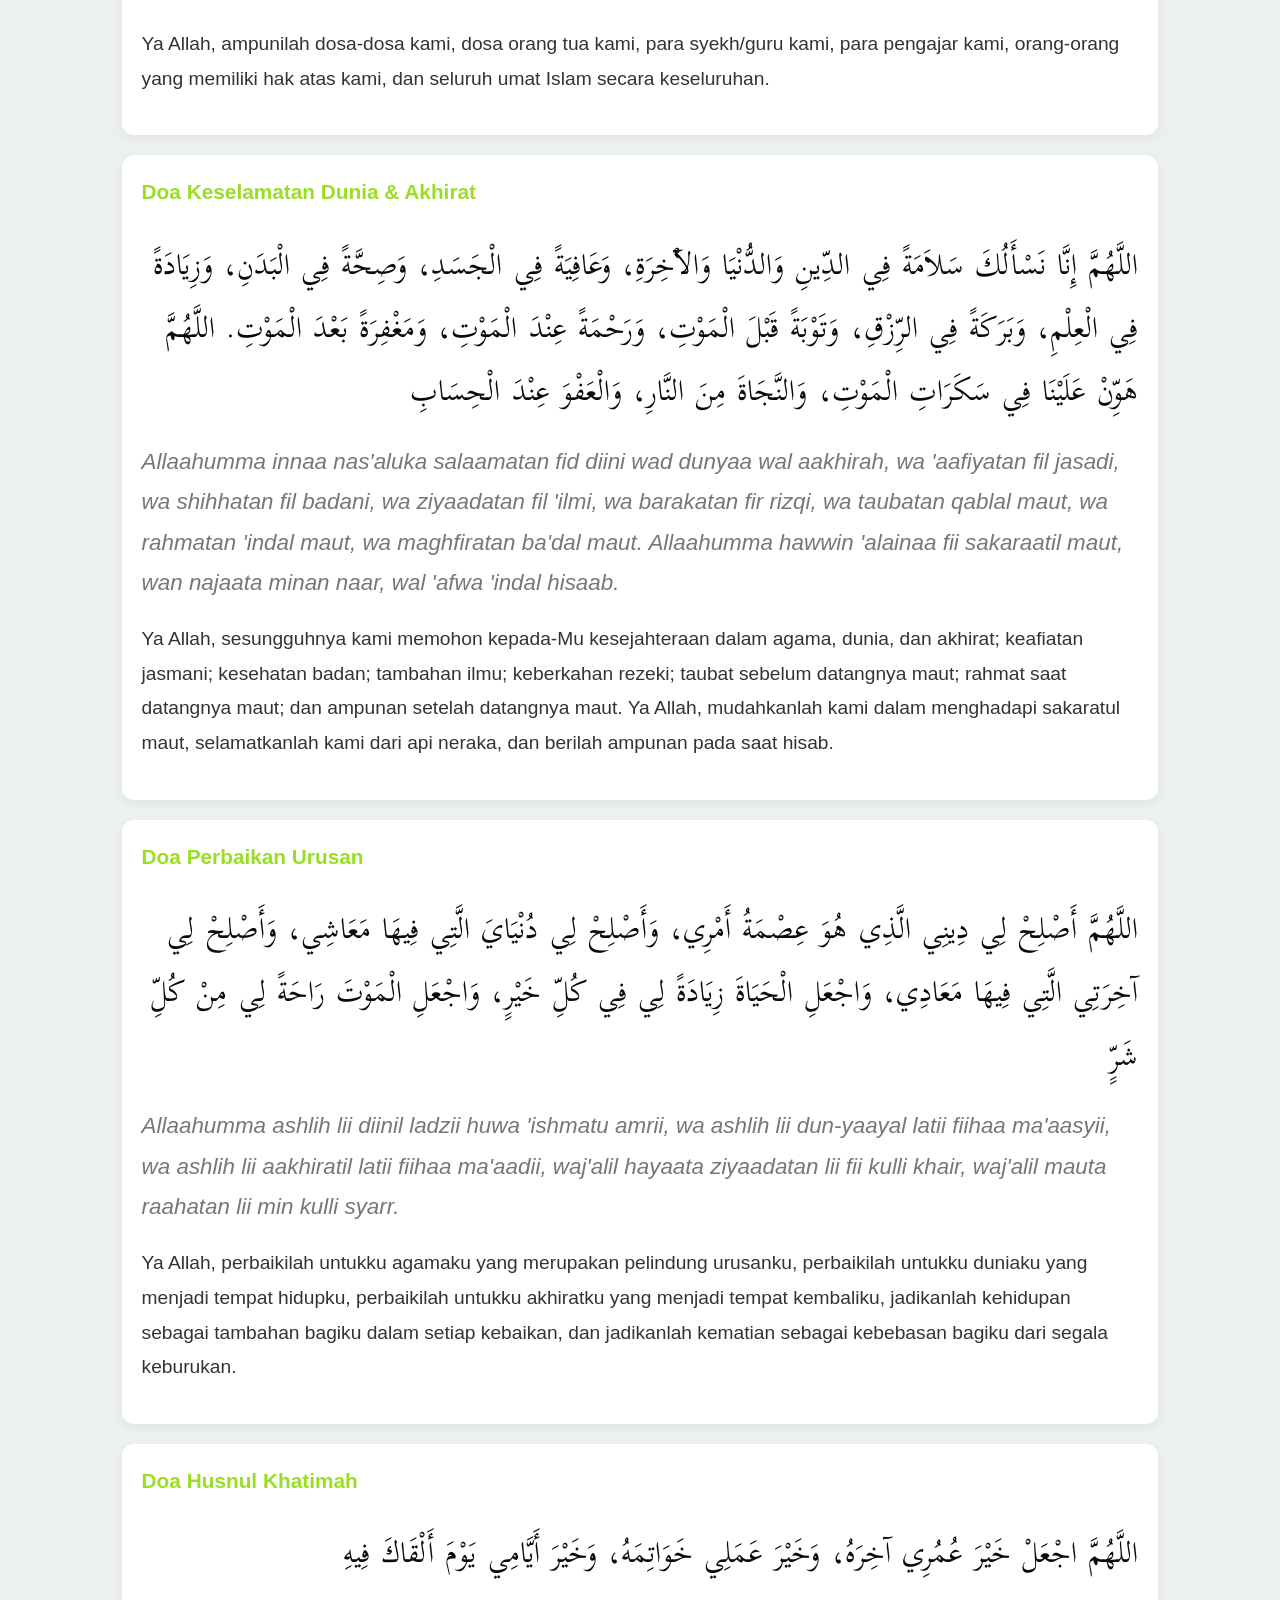
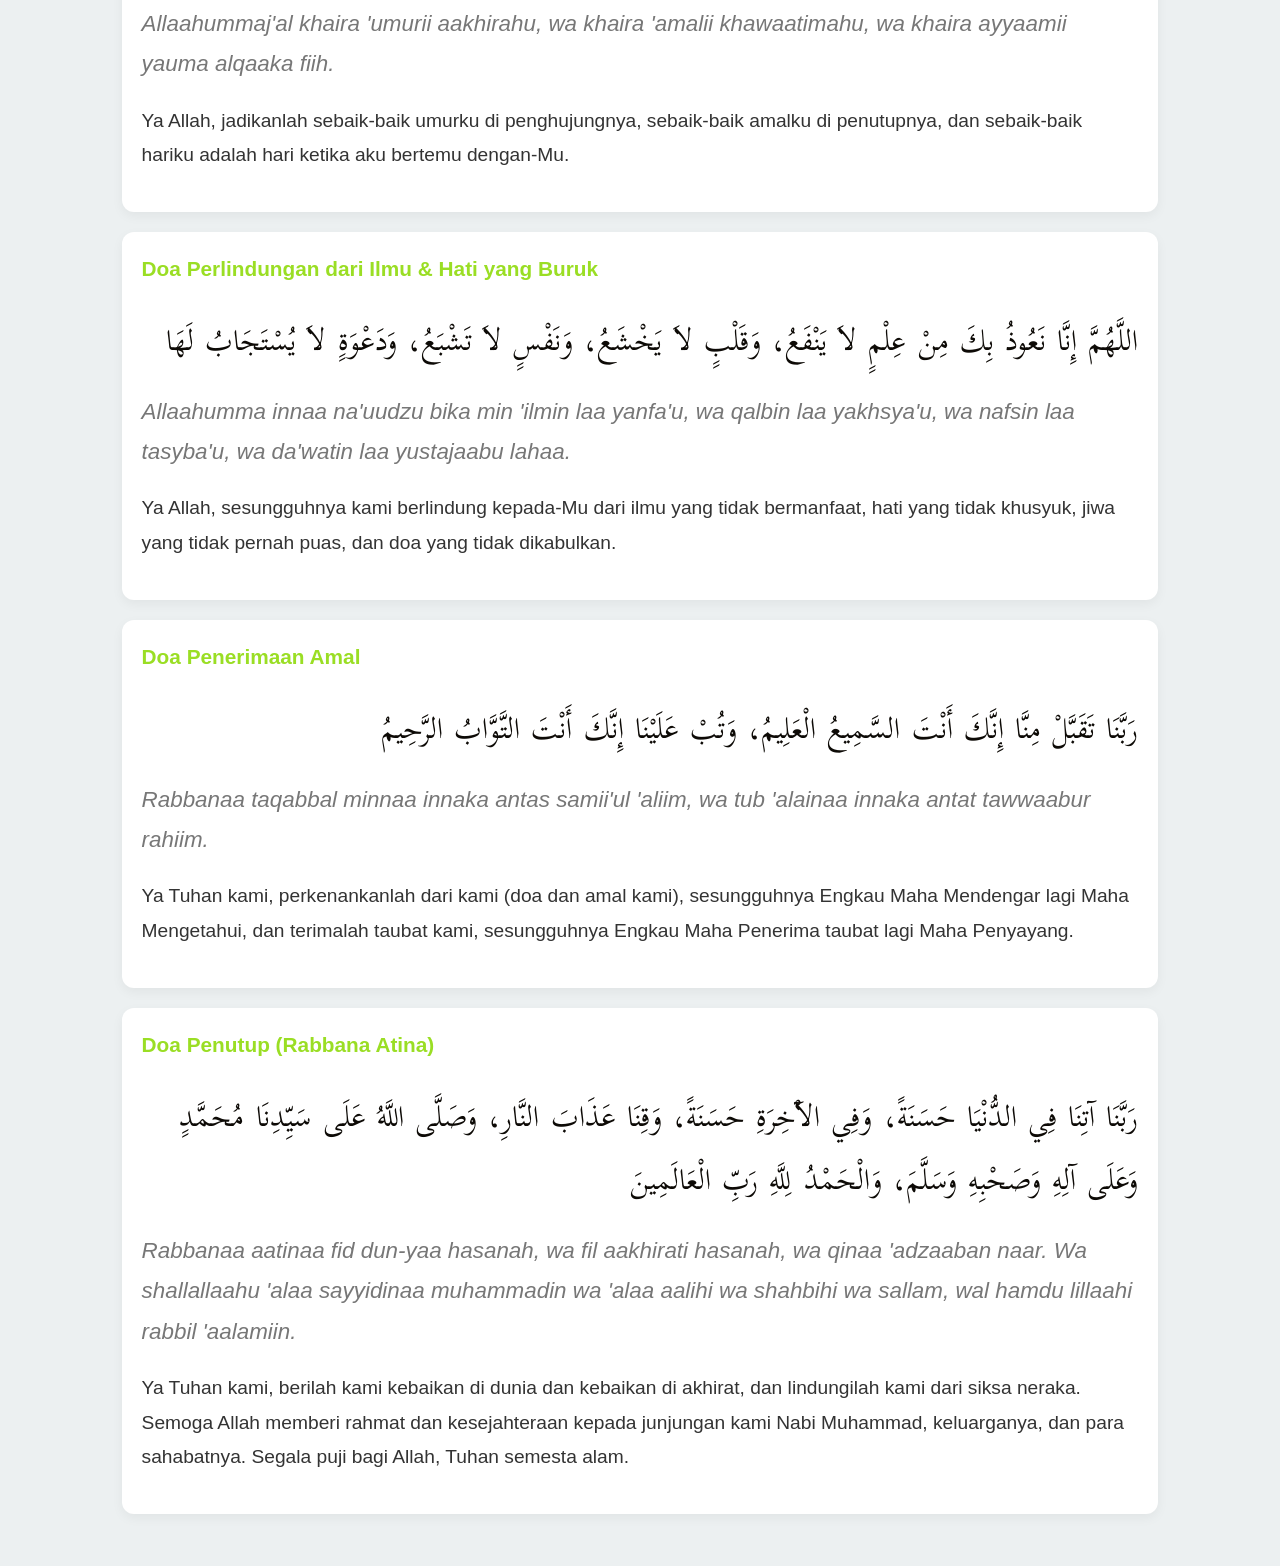
==== commit fd012af9: "Update dzikr.html" ====
--- a/dzikr.html
+++ b/dzikr.html
@@ -4,9 +4,8 @@
     <meta charset="UTF-8">
     <meta name="viewport" content="width=device-width, initial-scale=1.0, maximum-scale=1.0, user-scalable=no">
     <link rel="icon" type="image/x-icon" href="logo.png">
-    <title>AMIqu</title>
+    <title>Dzikr - Dzikr Al Ma'tsurat AMI</title>
     <link href="https://fonts.googleapis.com/icon?family=Material+Icons" rel="stylesheet">
-    <link rel="stylesheet" href="tv-styles.css">
     <style>
         @import url('https://fonts.googleapis.com/css2?family=Scheherazade+New:wght@400;700&display=swap');
 
@@ -38,7 +37,6 @@
             -webkit-user-select: none;
             user-select: none;
             -webkit-touch-callout: none;
-            overflow-x: hidden;
         }
 
         img {
@@ -94,15 +92,6 @@
             display: flex;
             align-items: center;
             animation: slideInLeft 0.5s ease-out;
-            padding: 10px;
-            border-radius: 50%;
-            transition: all 0.3s;
-        }
-
-        .back-btn:focus {
-            outline: 4px solid var(--secondary);
-            outline-offset: 4px;
-            background: rgba(154, 222, 36, 0.1);
         }
 
         .settings-btn {
@@ -110,15 +99,6 @@
             cursor: pointer;
             color: var(--text);
             animation: growIn 0.5s ease-out;
-            padding: 10px;
-            border-radius: 50%;
-            transition: all 0.3s;
-        }
-
-        .settings-btn:focus {
-            outline: 4px solid var(--secondary);
-            outline-offset: 4px;
-            background: rgba(154, 222, 36, 0.1);
         }
 
         main {
@@ -172,19 +152,11 @@
             padding: 20px;
             margin-bottom: 20px;
             box-shadow: 0 4px 12px rgba(0, 0, 0, 0.05);
-            transition: all 0.3s ease;
-            cursor: pointer;
+            transition: box-shadow 0.2s ease;
         }
 
         .dzikir-section:active {
             box-shadow: 0 8px 20px rgba(0, 0, 0, 0.12);
-        }
-
-        .dzikir-section:focus {
-            outline: 4px solid var(--secondary);
-            outline-offset: 4px;
-            transform: scale(1.02);
-            box-shadow: 0 8px 25px rgba(154, 222, 36, 0.3);
         }
 
         .dzikir-section h2 {
@@ -238,11 +210,6 @@
             margin: -1rem 0 1.5rem 0;
         }
 
-        .modal .form-group {
-            margin-bottom: 1.5rem;
-            text-align: left;
-        }
-
         .modal .form-group label {
             display: block;
             font-weight: bold;
@@ -251,9 +218,7 @@
         }
 
         .modal .form-group span {
-            display: block;
-            margin-top: 8px;
-            font-weight: bold;
+            margin-bottom: 1.5rem;
         }
 
         .modal .submit-btn {
@@ -265,18 +230,10 @@
             cursor: pointer;
             width: 100%;
             transition: 0.3s;
-            border-radius: 20px;
-            font-weight: bold;
         }
 
         .modal .submit-btn:active {
             background: var(--light);
-        }
-
-        .modal .submit-btn:focus {
-            outline: 4px solid var(--secondary);
-            outline-offset: 4px;
-            background: rgba(154, 222, 36, 0.1);
         }
 
         .modal input[type="range"] {
@@ -300,56 +257,30 @@
             box-shadow: 0 4px 10px rgba(0, 0, 0, 0.2);
         }
 
-        .modal input[type="range"]:focus::-webkit-slider-thumb {
-            outline: 4px solid var(--secondary);
-            outline-offset: 4px;
-        }
-
-        hr {
-            border: none;
-            border-top: 1px solid var(--light);
-            width: 100%;
-            margin: 0;
-        }
-
-        /* TV Optimizations */
-        @media (min-width: 1920px) {
-            body { font-size: 1.4rem; }
-            .dzikir-section { padding: 35px; margin-bottom: 35px; }
-            .dzikir-section h2 { font-size: 2rem; }
-            .modal-content { max-width: 600px; }
-            .modal .submit-btn { font-size: 1.4rem; padding: 2rem; }
+        .modal input[type="range"]::-moz-range-track {
+            background: transparent;
+        }
+
+        .modal input[type="range"]::-moz-range-progress {
+            background: var(--secondary);
+            border-radius: 10px 0 0 10px;
+            height: 20px;
         }
 
         @media (max-width: 768px) {
             .settings-btn { font-size: 1.8rem; }
-            .container { padding: 0 3%; }
         }
     </style>
-    <script>
-        // TV Detection
-        (function() {
-            const isTV = (
-                navigator.userAgent.toLowerCase().includes('tv') ||
-                new URLSearchParams(window.location.search).get('tv') === 'true' ||
-                localStorage.getItem('tvMode') === 'true'
-            );
-            if (isTV) {
-                document.documentElement.classList.add('tv-mode');
-                localStorage.setItem('tvMode', 'true');
-            }
-        })();
-    </script>
 </head>
 <body>
     <header>
-        <a href="index.html" class="back-btn" tabindex="0" aria-label="Kembali ke halaman utama">
+        <a href="index.html" class="back-btn">
             <span class="material-icons" style="font-size:2.2rem;">arrow_back</span>
         </a>
         <span style="font-weight:bold; font-size:1.2rem; position:absolute; left:50%; transform:translateX(-50%);">
             <span class="typing-text">Dzikr dan Doa Ba'da Shalat</span>
         </span>
-        <span class="material-icons settings-btn" id="menuBtn" tabindex="0" aria-label="Pengaturan">settings</span>
+        <span class="material-icons settings-btn" id="menuBtn">settings</span>
     </header>
 
     <div id="settingsModal" class="modal">
@@ -357,60 +288,53 @@
             <h2>Pengaturan Ukuran Teks</h2>
             <div class="form-group">
                 <label for="arabicRange">Teks Arab</label>
-                <input type="range" id="arabicRange" min="10" max="40" step="1" tabindex="0">
+                <input type="range" id="arabicRange" min="10" max="40" step="1">
                 <span id="arabicValue" style="display:block; margin-top:8px; font-weight:bold;">1.8rem</span>
             </div>
             <div class="form-group">
                 <label for="latinRange">Latin</label>
-                <input type="range" id="latinRange" min="8" max="30" step="1" tabindex="0">
+                <input type="range" id="latinRange" min="8" max="30" step="1">
                 <span id="latinValue" style="display:block; margin-top:8px; font-weight:bold;">1.4rem</span>
             </div>
             <div class="form-group">
                 <label for="transRange">Terjemahan</label>
-                <input type="range" id="transRange" min="8" max="30" step="1" tabindex="0">
+                <input type="range" id="transRange" min="8" max="30" step="1">
                 <span id="transValue" style="display:block; margin-top:8px; font-weight:bold;">1.2rem</span>
             </div>
-            <button class="submit-btn" id="saveSettingsBtn" tabindex="0">Simpan</button>
+            <button class="submit-btn" id="saveSettingsBtn" style="font-weight: bold; margin-bottom: 1rem; border-radius: 20px;">Simpan</button>
         </div>
     </div>
 
     <main>
         <div class="container">
             <div id="dzikrBadaSection">
-                <div class="dzikir-section" tabindex="0"><h2>3× Istighfar</h2><p class="arabic">أَسْتَغْفِرُ اللَّهَ الْعَظِيمَ، الَّذِي لَا إِلَهَ إِلَّا هُوَ الْحَيُّ الْقَيُّومُ، وَأَتُوبُ إِلَيْهِ</p><p class="latin">Astaghfirullaahal 'azhiim, alladzii laa ilaaha illaa huwal hayyul qayyuum, wa atuubu ilaiih</p><p class="translation">Aku memohon ampun kepada Allah Yang Maha Agung, yang tiada Tuhan selain Dia, Yang Maha Hidup lagi Berdiri Sendiri, dan aku bertaubat kepada-Nya.</p></div>
-                <div class="dzikir-section" tabindex="0"><h2>3× Tahlil</h2><p class="arabic">لَا إِلَهَ إِلَّا اللَّهُ وَحْدَهُ لَا شَرِيكَ لَهُ، لَهُ الْمُلْكُ وَلَهُ الْحَمْدُ، وَهُوَ عَلَى كُلِّ شَيْءٍ قَدِيرٌ</p><p class="latin">Laa ilaaha illallaahu wahdahu laa syariikalah, lahul mulku walahul hamdu, wa huwa 'alaa kulli syai-in qadiir</p><p class="translation">Tiada Tuhan selain Allah semata, tiada sekutu bagi-Nya. Bagi-Nya segala kerajaan dan bagi-Nya segala puji, dan Dia Maha Kuasa atas segala sesuatu.</p></div>
-                <div class="dzikir-section" tabindex="0"><h2>1× Doa Salam</h2><p class="arabic">اللَّهُمَّ أَنْتَ السَّلَامُ، وَمِنْكَ السَّلَامُ، تَبَارَكْتَ يَا ذَا الْجَلَالِ وَالْإِكْرَامِ</p><p class="latin">Allaahumma antas salaam, wa minkas salaam, tabaarakta yaa dzal jalaali wal ikraam</p><p class="translation">Ya Allah, Engkaulah sumber keselamatan, dan dari-Mu lah keselamatan. Maha Suci Engkau wahai Pemilik Keagungan dan Kemuliaan.</p></div>
-                <div class="dzikir-section" tabindex="0"><h2>1× Doa Perlindungan</h2><p class="arabic">اللَّهُمَّ لَا مَانِعَ لِمَا أَعْطَيْتَ، وَلَا مُعْطِيَ لِمَا مَنَعْتَ، وَلَا يَنْفَعُ ذَا الْجَدِّ مِنْكَ الْجَدُّ</p><p class="latin">Allaahumma laa maani'a limaa a'thaita, wa laa mu'thiya limaa mana'ta, wa laa yanfa'u dzal jaddi minkal jaddu</p><p class="translation">Ya Allah, tiada yang dapat menghalangi apa yang Engkau berikan, dan tiada yang dapat memberi apa yang Engkau halangi. Tidaklah bermanfaat kekayaan dan kemuliaan dari pemiliknya, hanya dari-Mu lah segala kekayaan dan kemuliaan.</p></div>
-                <div class="dzikir-section" tabindex="0"><h2>33× Tasbih</h2><p class="arabic">سُبْحَانَ اللَّهِ</p><p class="latin">Subhaanallaah</p><p class="translation">Maha Suci Allah.</p></div>
-                <div class="dzikir-section" tabindex="0"><h2>33× Tahmid</h2><p class="arabic">الْحَمْدُ لِلَّهِ</p><p class="latin">Alhamdulillaah</p><p class="translation">Segala puji bagi Allah.</p></div>
-                <div class="dzikir-section" tabindex="0"><h2>33× Takbir</h2><p class="arabic">اللَّهُ أَكْبَرُ</p><p class="latin">Allaahu Akbar</p><p class="translation">Allah Maha Besar.</p></div>
-                <div class="dzikir-section" tabindex="0"><h2>1× Tahlil Penutup</h2><p class="arabic">لَا إِلَهَ إِلَّا اللَّهُ وَحْدَهُ لَا شَرِيكَ لَهُ، لَهُ الْمُلْكُ وَلَهُ الْحَمْدُ، وَهُوَ عَلَى كُلِّ شَيْءٍ قَدِيرٌ، وَلَا حَوْلَ وَلَا قُوَّةَ إِلَّا بِاللَّهِ الْعَلِيِّ الْعَظِيمِ</p><p class="latin">Laa ilaaha illallaahu wahdahu laa syariikalah, lahul mulku walahul hamdu, wa huwa 'alaa kulli syai-in qadiir. Wa laa hawla wa laa quwwata illaa billaahil 'aliyyil 'azhiim</p><p class="translation">Tiada Tuhan selain Allah semata, tiada sekutu bagi-Nya. Bagi-Nya segala kerajaan dan bagi-Nya segala puji, dan Dia Maha Kuasa atas segala sesuatu. Tiada daya dan upaya kecuali dengan pertolongan Allah Yang Maha Tinggi lagi Maha Agung.</p></div>
+                <div class="dzikir-section"><h2>3× Istighfar</h2><p class="arabic">أَسْتَغْفِرُ اللَّهَ الْعَظِيمَ، الَّذِي لَا إِلَهَ إِلَّا هُوَ الْحَيُّ الْقَيُّومُ، وَأَتُوبُ إِلَيْهِ</p><p class="latin">Astaghfirullaahal 'azhiim, alladzii laa ilaaha illaa huwal hayyul qayyuum, wa atuubu ilaiih</p><p class="translation">Aku memohon ampun kepada Allah Yang Maha Agung, yang tiada Tuhan selain Dia, Yang Maha Hidup lagi Berdiri Sendiri, dan aku bertaubat kepada-Nya.</p></div>
+                <div class="dzikir-section"><h2>3× Tahlil</h2><p class="arabic">لَا إِلَهَ إِلَّا اللَّهُ وَحْدَهُ لَا شَرِيكَ لَهُ، لَهُ الْمُلْكُ وَلَهُ الْحَمْدُ، وَهُوَ عَلَى كُلِّ شَيْءٍ قَدِيرٌ</p><p class="latin">Laa ilaaha illallaahu wahdahu laa syariikalah, lahul mulku walahul hamdu, wa huwa 'alaa kulli syai-in qadiir</p><p class="translation">Tiada Tuhan selain Allah semata, tiada sekutu bagi-Nya. Bagi-Nya segala kerajaan dan bagi-Nya segala puji, dan Dia Maha Kuasa atas segala sesuatu.</p></div>
+                <div class="dzikir-section"><h2>1× Doa Salam</h2><p class="arabic">اللَّهُمَّ أَنْتَ السَّلَامُ، وَمِنْكَ السَّلَامُ، تَبَارَكْتَ يَا ذَا الْجَلَالِ وَالْإِكْرَامِ</p><p class="latin">Allaahumma antas salaam, wa minkas salaam, tabaarakta yaa dzal jalaali wal ikraam</p><p class="translation">Ya Allah, Engkaulah sumber keselamatan, dan dari-Mu lah keselamatan. Maha Suci Engkau wahai Pemilik Keagungan dan Kemuliaan.</p></div>
+                <div class="dzikir-section"><h2>1× Doa Perlindungan</h2><p class="arabic">اللَّهُمَّ لَا مَانِعَ لِمَا أَعْطَيْتَ، وَلَا مُعْطِيَ لِمَا مَنَعْتَ، وَلَا يَنْفَعُ ذَا الْجَدِّ مِنْكَ الْجَدُّ</p><p class="latin">Allaahumma laa maani'a limaa a'thaita, wa laa mu'thiya limaa mana'ta, wa laa yanfa'u dzal jaddi minkal jaddu</p><p class="translation">Ya Allah, tiada yang dapat menghalangi apa yang Engkau berikan, dan tiada yang dapat memberi apa yang Engkau halangi. Tidaklah bermanfaat kekayaan dan kemuliaan dari pemiliknya, hanya dari-Mu lah segala kekayaan dan kemuliaan.</p></div>
+                <div class="dzikir-section"><h2>33× Tasbih</h2><p class="arabic">سُبْحَانَ اللَّهِ</p><p class="latin">Subhaanallaah</p><p class="translation">Maha Suci Allah.</p></div>
+                <div class="dzikir-section"><h2>33× Tahmid</h2><p class="arabic">الْحَمْدُ لِلَّهِ</p><p class="latin">Alhamdulillaah</p><p class="translation">Segala puji bagi Allah.</p></div>
+                <div class="dzikir-section"><h2>33× Takbir</h2><p class="arabic">اللَّهُ أَكْبَرُ</p><p class="latin">Allaahu Akbar</p><p class="translation">Allah Maha Besar.</p></div>
+                <div class="dzikir-section"><h2>1× Tahlil Penutup</h2><p class="arabic">لَا إِلَهَ إِلَّا اللَّهُ وَحْدَهُ لَا شَرِيكَ لَهُ، لَهُ الْمُلْكُ وَلَهُ الْحَمْدُ، وَهُوَ عَلَى كُلِّ شَيْءٍ قَدِيرٌ، وَلَا حَوْلَ وَلَا قُوَّةَ إِلَّا بِاللَّهِ الْعَلِيِّ الْعَظِيمِ</p><p class="latin">Laa ilaaha illallaahu wahdahu laa syariikalah, lahul mulku walahul hamdu, wa huwa 'alaa kulli syai-in qadiir. Wa laa hawla wa laa quwwata illaa billaahil 'aliyyil 'azhiim</p><p class="translation">Tiada Tuhan selain Allah semata, tiada sekutu bagi-Nya. Bagi-Nya segala kerajaan dan bagi-Nya segala puji, dan Dia Maha Kuasa atas segala sesuatu. Tiada daya dan upaya kecuali dengan pertolongan Allah Yang Maha Tinggi lagi Maha Agung.</p></div>
             </div>
 
             <div id="doaSection">
-                <div class="dzikir-section" tabindex="0"><h2>Doa Pembuka</h2><p class="arabic">أَعُوذُ بِاللَّهِ مِنَ الشَّيْطَانِ الرَّجِيمِ، بِسْمِ اللَّهِ الرَّحْمَنِ الرَّحِيمِ، الْحَمْدُ لِلَّهِ رَبِّ الْعَالَمِينَ، حَمْدًا يُوَافِقُ نِعَمَهُ وَيُكَافِئُ مَزِيدَهُ، يَا رَبَّنَا لَكَ الْحَمْدُ، وَلَكَ الشُّكْرُ، كَمَا يَنْبَغِي لِجَلَالِ وَجْهِكَ وَعَظِيمِ سُلْطَانِكَ</p><p class="latin">A'uudzu billaahi minasy-syaithaanir rajiim. Bismillaahir rahmaanir rahiim. Alhamdu lillaahi rabbil 'aalamiin, hamdan yuwaafiqu ni'amahu wa yukaafi'u maziidahu. Yaa rabbanaa lakal hamdu, wa lakasy syukru, kamaa yanbaghii lijalaali wajhika wa 'azhiimi sulthaanika.</p><p class="translation">Aku berlindung kepada Allah dari setan yang terkutuk. Dengan nama Allah Yang Maha Pengasih lagi Maha Penyayang. Segala puji bagi Allah, Tuhan semesta alam, pujian yang sebanding dengan nikmat-nikmat-Nya dan menjamin tambahannya. Wahai Tuhan kami, bagi-Mu segala puji dan bagi-Mu segala syukur, sebagaimana layak bagi keluhuran zat-Mu dan keagungan kekuasaan-Mu.</p></div>
-                <div class="dzikir-section" tabindex="0"><h2>Shalawat Nariyah / Tafrijiyah</h2><p class="arabic">اللَّهُمَّ صَلِّ عَلَى سَيِّدِنَا مُحَمَّدٍ وَعَلَى آلِ سَيِّدِنَا مُحَمَّدٍ، صَلَاةً تُنَجِّينَا بِهَا مِنْ جَمِيعِ الْأَهْوَالِ وَالْآفَاتِ، وَتَقْضِي لَنَا بِهَا جَمِيعَ الْحَاجَاتِ، وَتُطَهِّرُنَا بِهَا مِنْ جَمِيعِ السَّيِّئَاتِ، وَتَرْفَعُنَا بِهَا عِنْدَكَ أَعْلَى الدَّرَجَاتِ، وَتُبَلِّغُنَا بِهَا أَقْصَى الْغَايَاتِ مِنْ جَمِيعِ الْخَيْرَاتِ فِي الْحَيَاةِ وَبَعْدَ الْمَمَاتِ، إِنَّهُ سَمِيعٌ قَرِيبٌ مُجِيبُ الدَّعَوَاتِ، وَيَا قَاضِيَ الْحَاجَاتِ</p><p class="latin">Allaahumma shalli 'alaa sayyidinaa muhammadin wa 'alaa aali sayyidinaa muhammadin, shalaatan tunajjiinaa bihaa min jamii'il ahwaali wal aafaati, wa taqdhii lanaa bihaa jamii'al haajaati, wa tuthahhirunaa bihaa min jamii'is sayyi'aati, wa tarfa'unaa bihaa 'indaka a'lad darajaati, wa tuballighunaa bihaa aqshal ghaayaati min jamii'il khairaati fil hayaati wa ba'dal mamaati, innahu samii'un qariibun mujiibud da'awaati, wa yaa qaadhiyal haajaati.</p><p class="translation">Ya Allah, limpahkanlah rahmat kepada junjungan kami Nabi Muhammad dan keluarganya, rahmat yang menyelamatkan kami dari segala ketakutan dan bencana, yang memenuhi semua kebutuhan kami, yang membersihkan kami dari segala keburukan, yang mengangkat derajat kami ke derajat tertinggi di sisi-Mu, dan yang menyampaikan kami pada tujuan maksimal dari segala kebaikan, baik semasa hidup maupun sesudah mati. Sesungguhnya Dia Maha Mendengar, Maha Dekat, lagi Maha Mengabulkan doa. Wahai Dzat yang memenuhi segala kebutuhan.</p></div>
-                <div class="dzikir-section" tabindex="0"><h2>Istighfar untuk Umat</h2><p class="arabic">اللَّهُمَّ اغْفِرْ لَنَا ذُنُوبَنَا، وَلِوَالِدَيْنَا، وَلِمَشَايِخِنَا، وَلِمُعَلِّمِينَا، وَلِمَنْ لَهُ حَقٌّ عَلَيْنَا، وَلِكَافَّةِ الْمُسْلِمِينَ أَجْمَعِينَ</p><p class="latin">Allaahummaghfir lanaa dzunuubanaa, wa liwaalidainaa, wa limasyaayikhinaa, wa limu'allimiinaa, wa liman lahu haqqun 'alainaa, wa likaaffatil muslimiina ajma'iin.</p><p class="translation">Ya Allah, ampunilah dosa-dosa kami, dosa orang tua kami, para syekh/guru kami, para pengajar kami, orang-orang yang memiliki hak atas kami, dan seluruh umat Islam secara keseluruhan.</p></div>
-                <div class="dzikir-section" tabindex="0"><h2>Doa Keselamatan Dunia & Akhirat</h2><p class="arabic">اللَّهُمَّ إِنَّا نَسْأَلُكَ سَلَامَةً فِي الدِّينِ وَالدُّنْيَا وَالْآخِرَةِ، وَعَافِيَةً فِي الْجَسَدِ، وَصِحَّةً فِي الْبَدَنِ، وَزِيَادَةً فِي الْعِلْمِ، وَبَرَكَةً فِي الرِّزْقِ، وَتَوْبَةً قَبْلَ الْمَوْتِ، وَرَحْمَةً عِنْدَ الْمَوْتِ، وَمَغْفِرَةً بَعْدَ الْمَوْتِ. اللَّهُمَّ هَوِّنْ عَلَيْنَا فِي سَكَرَاتِ الْمَوْتِ، وَالنَّجَاةَ مِنَ النَّارِ، وَالْعَفْوَ عِنْدَ الْحِسَابِ</p><p class="latin">Allaahumma innaa nas'aluka salaamatan fid diini wad dunyaa wal aakhirah, wa 'aafiyatan fil jasadi, wa shihhatan fil badani, wa ziyaadatan fil 'ilmi, wa barakatan fir rizqi, wa taubatan qablal maut, wa rahmatan 'indal maut, wa maghfiratan ba'dal maut. Allaahumma hawwin 'alainaa fii sakaraatil maut, wan najaata minan naar, wal 'afwa 'indal hisaab.</p><p class="translation">Ya Allah, sesungguhnya kami memohon kepada-Mu kesejahteraan dalam agama, dunia, dan akhirat; keafiatan jasmani; kesehatan badan; tambahan ilmu; keberkahan rezeki; taubat sebelum datangnya maut; rahmat saat datangnya maut; dan ampunan setelah datangnya maut. Ya Allah, mudahkanlah kami dalam menghadapi sakaratul maut, selamatkanlah kami dari api neraka, dan berilah ampunan pada saat hisab.</p></div>
-                <div class="dzikir-section" tabindex="0"><h2>Doa Perbaikan Urusan</h2><p class="arabic">اللَّهُمَّ أَصْلِحْ لِي دِينِي الَّذِي هُوَ عِصْمَةُ أَمْرِي، وَأَصْلِحْ لِي دُنْيَايَ الَّتِي فِيهَا مَعَاشِي، وَأَصْلِحْ لِي آخِرَتِي الَّتِي فِيهَا مَعَادِي، وَاجْعَلِ الْحَيَاةَ زِيَادَةً لِي فِي كُلِّ خَيْرٍ، وَاجْعَلِ الْمَوْتَ رَاحَةً لِي مِنْ كُلِّ شَرٍّ</p><p class="latin">Allaahumma ashlih lii diinil ladzii huwa 'ishmatu amrii, wa ashlih lii dun-yaayal latii fiihaa ma'aasyii, wa ashlih lii aakhiratil latii fiihaa ma'aadii, waj'alil hayaata ziyaadatan lii fii kulli khair, waj'alil mauta raahatan lii min kulli syarr.</p><p class="translation">Ya Allah, perbaikilah untukku agamaku yang merupakan pelindung urusanku, perbaikilah untukku duniaku yang menjadi tempat hidupku, perbaikilah untukku akhiratku yang menjadi tempat kembaliku, jadikanlah kehidupan sebagai tambahan bagiku dalam setiap kebaikan, dan jadikanlah kematian sebagai kebebasan bagiku dari segala keburukan.</p></div>
-                <div class="dzikir-section" tabindex="0"><h2>Doa Husnul Khatimah</h2><p class="arabic">اللَّهُمَّ اجْعَلْ خَيْرَ عُمُرِي آخِرَهُ، وَخَيْرَ عَمَلِي خَوَاتِمَهُ، وَخَيْرَ أَيَّامِي يَوْمَ أَلْقَاكَ فِيهِ</p><p class="latin">Allaahummaj'al khaira 'umurii aakhirahu, wa khaira 'amalii khawaatimahu, wa khaira ayyaamii yauma alqaaka fiih.</p><p class="translation">Ya Allah, jadikanlah sebaik-baik umurku di penghujungnya, sebaik-baik amalku di penutupnya, dan sebaik-baik hariku adalah hari ketika aku bertemu dengan-Mu.</p></div>
-                <div class="dzikir-section" tabindex="0"><h2>Doa Perlindungan dari Ilmu & Hati yang Buruk</h2><p class="arabic">اللَّهُمَّ إِنَّا نَعُوذُ بِكَ مِنْ عِلْمٍ لَا يَنْفَعُ، وَقَلْبٍ لَا يَخْشَعُ، وَنَفْسٍ لَا تَشْبَعُ، وَدَعْوَةٍ لَا يُسْتَجَابُ لَهَا</p><p class="latin">Allaahumma innaa na'uudzu bika min 'ilmin laa yanfa'u, wa qalbin laa yakhsya'u, wa nafsin laa tasyba'u, wa da'watin laa yustajaabu lahaa.</p><p class="translation">Ya Allah, sesungguhnya kami berlindung kepada-Mu dari ilmu yang tidak bermanfaat, hati yang tidak khusyuk, jiwa yang tidak pernah puas, dan doa yang tidak dikabulkan.</p></div>
-                <div class="dzikir-section" tabindex="0"><h2>Doa Penerimaan Amal</h2><p class="arabic">رَبَّنَا تَقَبَّلْ مِنَّا إِنَّكَ أَنْتَ السَّمِيعُ الْعَلِيمُ، وَتُبْ عَلَيْنَا إِنَّكَ أَنْتَ التَّوَّابُ الرَّحِيمُ</p><p class="latin">Rabbanaa taqabbal minnaa innaka antas samii'ul 'aliim, wa tub 'alainaa innaka antat tawwaabur rahiim.</p><p class="translation">Ya Tuhan kami, perkenankanlah dari kami (doa dan amal kami), sesungguhnya Engkau Maha Mendengar lagi Maha Mengetahui, dan terimalah taubat kami, sesungguhnya Engkau Maha Penerima taubat lagi Maha Penyayang.</p></div>
-                <div class="dzikir-section" tabindex="0"><h2>Doa Penutup (Rabbana Atina)</h2><p class="arabic">رَبَّنَا آتِنَا فِي الدُّنْيَا حَسَنَةً، وَفِي الْآخِرَةِ حَسَنَةً، وَقِنَا عَذَابَ النَّارِ، وَصَلَّى اللَّهُ عَلَى سَيِّدِنَا مُحَمَّدٍ وَعَلَى آلِهِ وَصَحْبِهِ وَسَلَّمَ، وَالْحَمْدُ لِلَّهِ رَبِّ الْعَالَمِينَ</p><p class="latin">Rabbanaa aatinaa fid dun-yaa hasanah, wa fil aakhirati hasanah, wa qinaa 'adzaaban naar. Wa shallallaahu 'alaa sayyidinaa muhammadin wa 'alaa aalihi wa shahbihi wa sallam, wal hamdu lillaahi rabbil 'aalamiin.</p><p class="translation">Ya Tuhan kami, berilah kami kebaikan di dunia dan kebaikan di akhirat, dan lindungilah kami dari siksa neraka. Semoga Allah memberi rahmat dan kesejahteraan kepada junjungan kami Nabi Muhammad, keluarganya, dan para sahabatnya. Segala puji bagi Allah, Tuhan semesta alam.</p></div>
+                <div class="dzikir-section"><h2>Doa Pembuka</h2><p class="arabic">أَعُوذُ بِاللَّهِ مِنَ الشَّيْطَانِ الرَّجِيمِ، بِسْمِ اللَّهِ الرَّحْمَنِ الرَّحِيمِ، الْحَمْدُ لِلَّهِ رَبِّ الْعَالَمِينَ، حَمْدًا يُوَافِقُ نِعَمَهُ وَيُكَافِئُ مَزِيدَهُ، يَا رَبَّنَا لَكَ الْحَمْدُ، وَلَكَ الشُّكْرُ، كَمَا يَنْبَغِي لِجَلَالِ وَجْهِكَ وَعَظِيمِ سُلْطَانِكَ</p><p class="latin">A'uudzu billaahi minasy-syaithaanir rajiim. Bismillaahir rahmaanir rahiim. Alhamdu lillaahi rabbil 'aalamiin, hamdan yuwaafiqu ni'amahu wa yukaafi'u maziidahu. Yaa rabbanaa lakal hamdu, wa lakasy syukru, kamaa yanbaghii lijalaali wajhika wa 'azhiimi sulthaanika.</p><p class="translation">Aku berlindung kepada Allah dari setan yang terkutuk. Dengan nama Allah Yang Maha Pengasih lagi Maha Penyayang. Segala puji bagi Allah, Tuhan semesta alam, pujian yang sebanding dengan nikmat-nikmat-Nya dan menjamin tambahannya. Wahai Tuhan kami, bagi-Mu segala puji dan bagi-Mu segala syukur, sebagaimana layak bagi keluhuran zat-Mu dan keagungan kekuasaan-Mu.</p></div>
+                <div class="dzikir-section"><h2>Shalawat Nariyah / Tafrijiyah</h2><p class="arabic">اللَّهُمَّ صَلِّ عَلَى سَيِّدِنَا مُحَمَّدٍ وَعَلَى آلِ سَيِّدِنَا مُحَمَّدٍ، صَلَاةً تُنَجِّينَا بِهَا مِنْ جَمِيعِ الْأَهْوَالِ وَالْآفَاتِ، وَتَقْضِي لَنَا بِهَا جَمِيعَ الْحَاجَاتِ، وَتُطَهِّرُنَا بِهَا مِنْ جَمِيعِ السَّيِّئَاتِ، وَتَرْفَعُنَا بِهَا عِنْدَكَ أَعْلَى الدَّرَجَاتِ، وَتُبَلِّغُنَا بِهَا أَقْصَى الْغَايَاتِ مِنْ جَمِيعِ الْخَيْرَاتِ فِي الْحَيَاةِ وَبَعْدَ الْمَمَاتِ، إِنَّهُ سَمِيعٌ قَرِيبٌ مُجِيبُ الدَّعَوَاتِ، وَيَا قَاضِيَ الْحَاجَاتِ</p><p class="latin">Allaahumma shalli 'alaa sayyidinaa muhammadin wa 'alaa aali sayyidinaa muhammadin, shalaatan tunajjiinaa bihaa min jamii'il ahwaali wal aafaati, wa taqdhii lanaa bihaa jamii'al haajaati, wa tuthahhirunaa bihaa min jamii'is sayyi'aati, wa tarfa'unaa bihaa 'indaka a'lad darajaati, wa tuballighunaa bihaa aqshal ghaayaati min jamii'il khairaati fil hayaati wa ba'dal mamaati, innahu samii'un qariibun mujiibud da'awaati, wa yaa qaadhiyal haajaati.</p><p class="translation">Ya Allah, limpahkanlah rahmat kepada junjungan kami Nabi Muhammad dan keluarganya, rahmat yang menyelamatkan kami dari segala ketakutan dan bencana, yang memenuhi semua kebutuhan kami, yang membersihkan kami dari segala keburukan, yang mengangkat derajat kami ke derajat tertinggi di sisi-Mu, dan yang menyampaikan kami pada tujuan maksimal dari segala kebaikan, baik semasa hidup maupun sesudah mati. Sesungguhnya Dia Maha Mendengar, Maha Dekat, lagi Maha Mengabulkan doa. Wahai Dzat yang memenuhi segala kebutuhan.</p></div>
+                <div class="dzikir-section"><h2>Istighfar untuk Umat</h2><p class="arabic">اللَّهُمَّ اغْفِرْ لَنَا ذُنُوبَنَا، وَلِوَالِدَيْنَا، وَلِمَشَايِخِنَا، وَلِمُعَلِّمِينَا، وَلِمَنْ لَهُ حَقٌّ عَلَيْنَا، وَلِكَافَّةِ الْمُسْلِمِينَ أَجْمَعِينَ</p><p class="latin">Allaahummaghfir lanaa dzunuubanaa, wa liwaalidainaa, wa limasyaayikhinaa, wa limu'allimiinaa, wa liman lahu haqqun 'alainaa, wa likaaffatil muslimiina ajma'iin.</p><p class="translation">Ya Allah, ampunilah dosa-dosa kami, dosa orang tua kami, para syekh/guru kami, para pengajar kami, orang-orang yang memiliki hak atas kami, dan seluruh umat Islam secara keseluruhan.</p></div>
+                <div class="dzikir-section"><h2>Doa Keselamatan Dunia & Akhirat</h2><p class="arabic">اللَّهُمَّ إِنَّا نَسْأَلُكَ سَلَامَةً فِي الدِّينِ وَالدُّنْيَا وَالْآخِرَةِ، وَعَافِيَةً فِي الْجَسَدِ، وَصِحَّةً فِي الْبَدَنِ، وَزِيَادَةً فِي الْعِلْمِ، وَبَرَكَةً فِي الرِّزْقِ، وَتَوْبَةً قَبْلَ الْمَوْتِ، وَرَحْمَةً عِنْدَ الْمَوْتِ، وَمَغْفِرَةً بَعْدَ الْمَوْتِ. اللَّهُمَّ هَوِّنْ عَلَيْنَا فِي سَكَرَاتِ الْمَوْتِ، وَالنَّجَاةَ مِنَ النَّارِ، وَالْعَفْوَ عِنْدَ الْحِسَابِ</p><p class="latin">Allaahumma innaa nas'aluka salaamatan fid diini wad dunyaa wal aakhirah, wa 'aafiyatan fil jasadi, wa shihhatan fil badani, wa ziyaadatan fil 'ilmi, wa barakatan fir rizqi, wa taubatan qablal maut, wa rahmatan 'indal maut, wa maghfiratan ba'dal maut. Allaahumma hawwin 'alainaa fii sakaraatil maut, wan najaata minan naar, wal 'afwa 'indal hisaab.</p><p class="translation">Ya Allah, sesungguhnya kami memohon kepada-Mu kesejahteraan dalam agama, dunia, dan akhirat; keafiatan jasmani; kesehatan badan; tambahan ilmu; keberkahan rezeki; taubat sebelum datangnya maut; rahmat saat datangnya maut; dan ampunan setelah datangnya maut. Ya Allah, mudahkanlah kami dalam menghadapi sakaratul maut, selamatkanlah kami dari api neraka, dan berilah ampunan pada saat hisab.</p></div>
+                <div class="dzikir-section"><h2>Doa Perbaikan Urusan</h2><p class="arabic">اللَّهُمَّ أَصْلِحْ لِي دِينِي الَّذِي هُوَ عِصْمَةُ أَمْرِي، وَأَصْلِحْ لِي دُنْيَايَ الَّتِي فِيهَا مَعَاشِي، وَأَصْلِحْ لِي آخِرَتِي الَّتِي فِيهَا مَعَادِي، وَاجْعَلِ الْحَيَاةَ زِيَادَةً لِي فِي كُلِّ خَيْرٍ، وَاجْعَلِ الْمَوْتَ رَاحَةً لِي مِنْ كُلِّ شَرٍّ</p><p class="latin">Allaahumma ashlih lii diinil ladzii huwa 'ishmatu amrii, wa ashlih lii dun-yaayal latii fiihaa ma'aasyii, wa ashlih lii aakhiratil latii fiihaa ma'aadii, waj'alil hayaata ziyaadatan lii fii kulli khair, waj'alil mauta raahatan lii min kulli syarr.</p><p class="translation">Ya Allah, perbaikilah untukku agamaku yang merupakan pelindung urusanku, perbaikilah untukku duniaku yang menjadi tempat hidupku, perbaikilah untukku akhiratku yang menjadi tempat kembaliku, jadikanlah kehidupan sebagai tambahan bagiku dalam setiap kebaikan, dan jadikanlah kematian sebagai kebebasan bagiku dari segala keburukan.</p></div>
+                <div class="dzikir-section"><h2>Doa Husnul Khatimah</h2><p class="arabic">اللَّهُمَّ اجْعَلْ خَيْرَ عُمُرِي آخِرَهُ، وَخَيْرَ عَمَلِي خَوَاتِمَهُ، وَخَيْرَ أَيَّامِي يَوْمَ أَلْقَاكَ فِيهِ</p><p class="latin">Allaahummaj'al khaira 'umurii aakhirahu, wa khaira 'amalii khawaatimahu, wa khaira ayyaamii yauma alqaaka fiih.</p><p class="translation">Ya Allah, jadikanlah sebaik-baik umurku di penghujungnya, sebaik-baik amalku di penutupnya, dan sebaik-baik hariku adalah hari ketika aku bertemu dengan-Mu.</p></div>
+                <div class="dzikir-section"><h2>Doa Perlindungan dari Ilmu & Hati yang Buruk</h2><p class="arabic">اللَّهُمَّ إِنَّا نَعُوذُ بِكَ مِنْ عِلْمٍ لَا يَنْفَعُ، وَقَلْبٍ لَا يَخْشَعُ، وَنَفْسٍ لَا تَشْبَعُ، وَدَعْوَةٍ لَا يُسْتَجَابُ لَهَا</p><p class="latin">Allaahumma innaa na'uudzu bika min 'ilmin laa yanfa'u, wa qalbin laa yakhsya'u, wa nafsin laa tasyba'u, wa da'watin laa yustajaabu lahaa.</p><p class="translation">Ya Allah, sesungguhnya kami berlindung kepada-Mu dari ilmu yang tidak bermanfaat, hati yang tidak khusyuk, jiwa yang tidak pernah puas, dan doa yang tidak dikabulkan.</p></div>
+                <div class="dzikir-section"><h2>Doa Penerimaan Amal</h2><p class="arabic">رَبَّنَا تَقَبَّلْ مِنَّا إِنَّكَ أَنْتَ السَّمِيعُ الْعَلِيمُ، وَتُبْ عَلَيْنَا إِنَّكَ أَنْتَ التَّوَّابُ الرَّحِيمُ</p><p class="latin">Rabbanaa taqabbal minnaa innaka antas samii'ul 'aliim, wa tub 'alainaa innaka antat tawwaabur rahiim.</p><p class="translation">Ya Tuhan kami, perkenankanlah dari kami (doa dan amal kami), sesungguhnya Engkau Maha Mendengar lagi Maha Mengetahui, dan terimalah taubat kami, sesungguhnya Engkau Maha Penerima taubat lagi Maha Penyayang.</p></div>
+                <div class="dzikir-section"><h2>Doa Penutup (Rabbana Atina)</h2><p class="arabic">رَبَّنَا آتِنَا فِي الدُّنْيَا حَسَنَةً، وَفِي الْآخِرَةِ حَسَنَةً، وَقِنَا عَذَابَ النَّارِ، وَصَلَّى اللَّهُ عَلَى سَيِّدِنَا مُحَمَّدٍ وَعَلَى آلِهِ وَصَحْبِهِ وَسَلَّمَ، وَالْحَمْدُ لِلَّهِ رَبِّ الْعَالَمِينَ</p><p class="latin">Rabbanaa aatinaa fid dun-yaa hasanah, wa fil aakhirati hasanah, wa qinaa 'adzaaban naar. Wa shallallaahu 'alaa sayyidinaa muhammadin wa 'alaa aalihi wa shahbihi wa sallam, wal hamdu lillaahi rabbil 'aalamiin.</p><p class="translation">Ya Tuhan kami, berilah kami kebaikan di dunia dan kebaikan di akhirat, dan lindungilah kami dari siksa neraka. Semoga Allah memberi rahmat dan kesejahteraan kepada junjungan kami Nabi Muhammad, keluarganya, dan para sahabatnya. Segala puji bagi Allah, Tuhan semesta alam.</p></div>
             </div>
         </div>
     </main>
 
-    <script src="tv-navigation.js"></script>
     <script>
         history.scrollRestoration = 'manual';
-        window.addEventListener('load', () => {
-            window.scrollTo(0, 0);
-            if (document.body.classList.contains('tv-navigation')) {
-                const firstFocusable = document.querySelector('[tabindex="0"]');
-                if (firstFocusable) setTimeout(() => firstFocusable.focus(), 500);
-            }
-        });
+        window.addEventListener('load', () => window.scrollTo(0, 0));
 
         document.addEventListener('contextmenu', e => e.preventDefault());
 
@@ -459,7 +383,6 @@
             settingsModal.classList.add('active');
             document.body.style.overflow='hidden';
             history.pushState({modalOpen:true},'');
-            if (window.tvNav) window.tvNav.focusModal('settingsModal');
         }
 
         function closeSettingsModal() {
@@ -469,7 +392,6 @@
         }
 
         menuBtn.addEventListener('click',openSettingsModal);
-        menuBtn.addEventListener('keydown',(e)=>{if(e.keyCode===13||e.keyCode===23){e.preventDefault();openSettingsModal();}});
         settingsModal.addEventListener('click',e=>{if(e.target===settingsModal)closeSettingsModal();});
 
         document.getElementById('arabicRange').addEventListener('input',e=>{tempArabicSize=parseInt(e.target.value);updateDisplayValue('arabic',e.target.value);updateRangeFill(e.target);});
@@ -510,9 +432,6 @@
                     setTimeout(()=>{closeFunction();content.classList.remove('swiping','closing');content.style.transform='';content.style.opacity='';},300);
                 }else{content.style.transform='';content.style.opacity='';content.classList.remove('swiping');}
             });
-            content.addEventListener('keydown',(e)=>{
-                if(e.keyCode===8||e.keyCode===4||e.keyCode===461||e.keyCode===10009||e.keyCode===27){e.preventDefault();closeFunction();}
-            });
         }
         addSwipeToClose(settingsModal,closeSettingsModal);
         window.addEventListener('popstate',()=>{if(settingsModal.classList.contains('active'))closeSettingsModal();});
